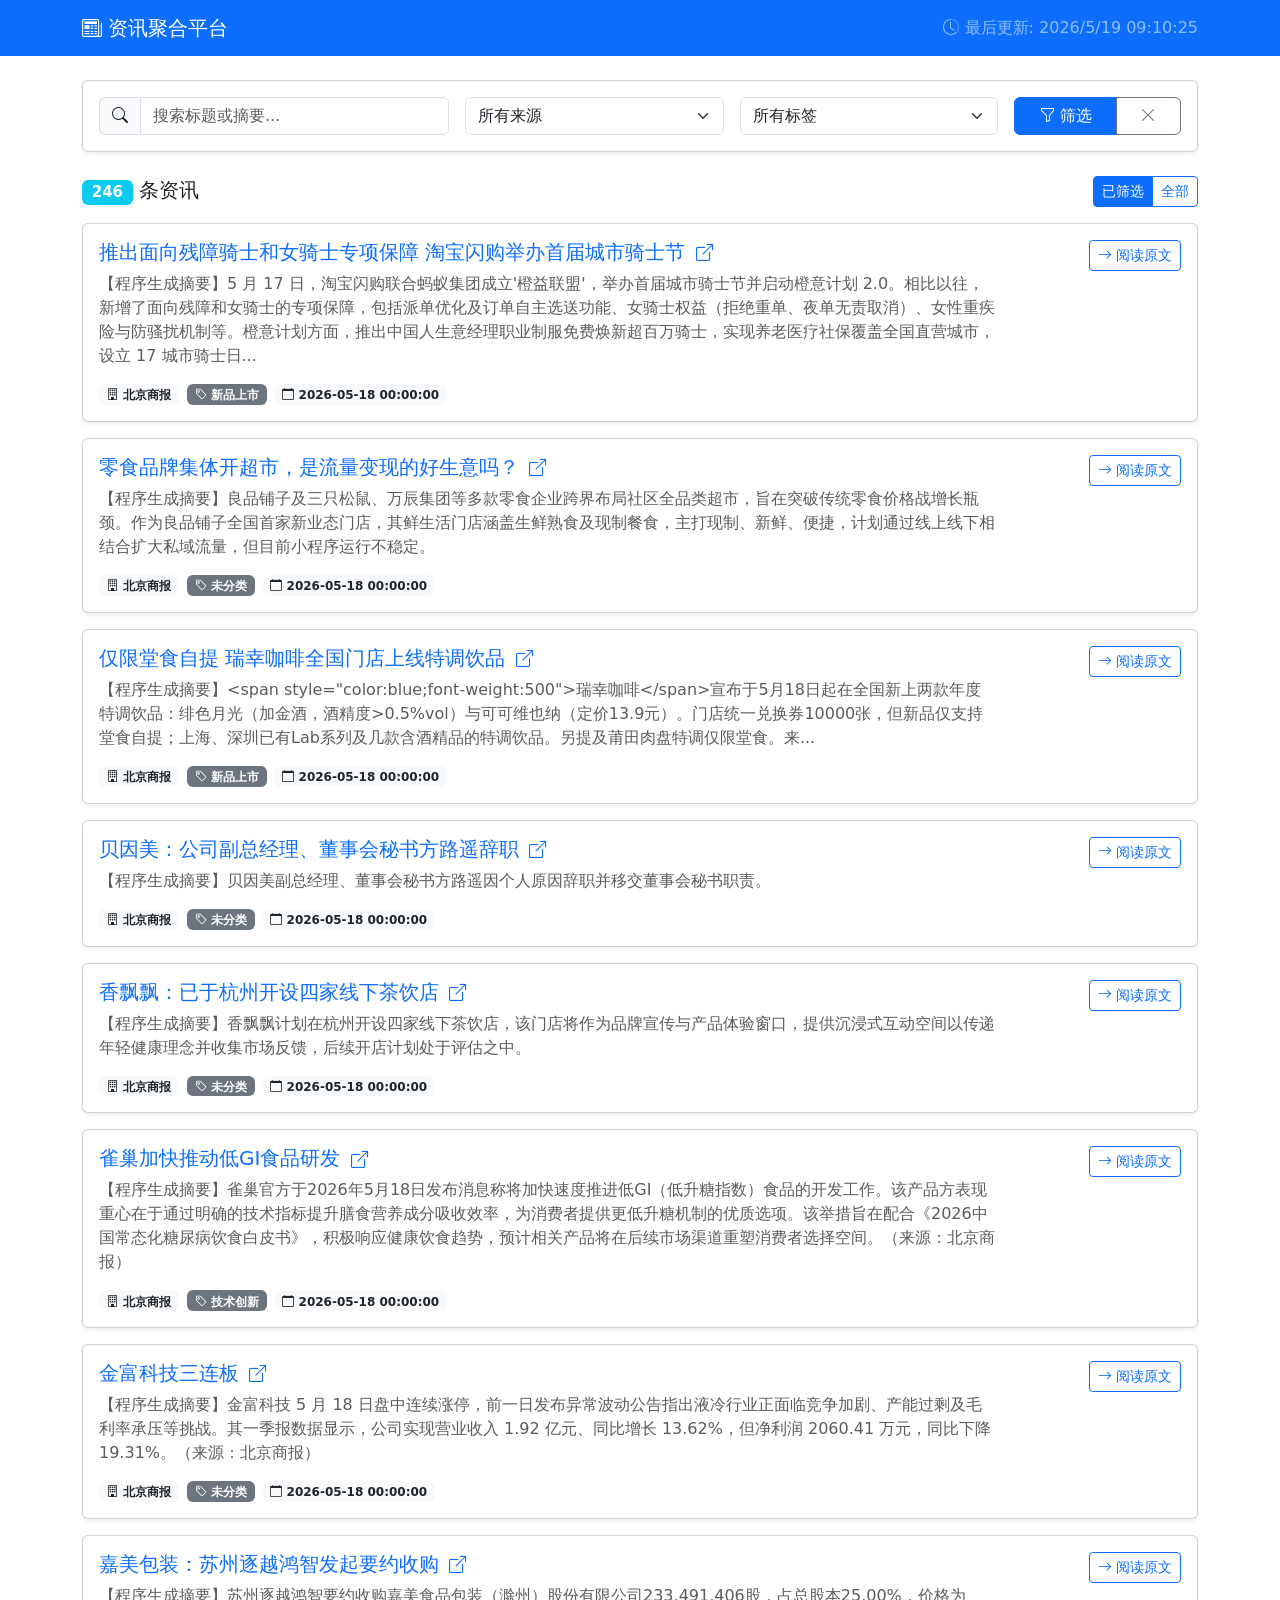
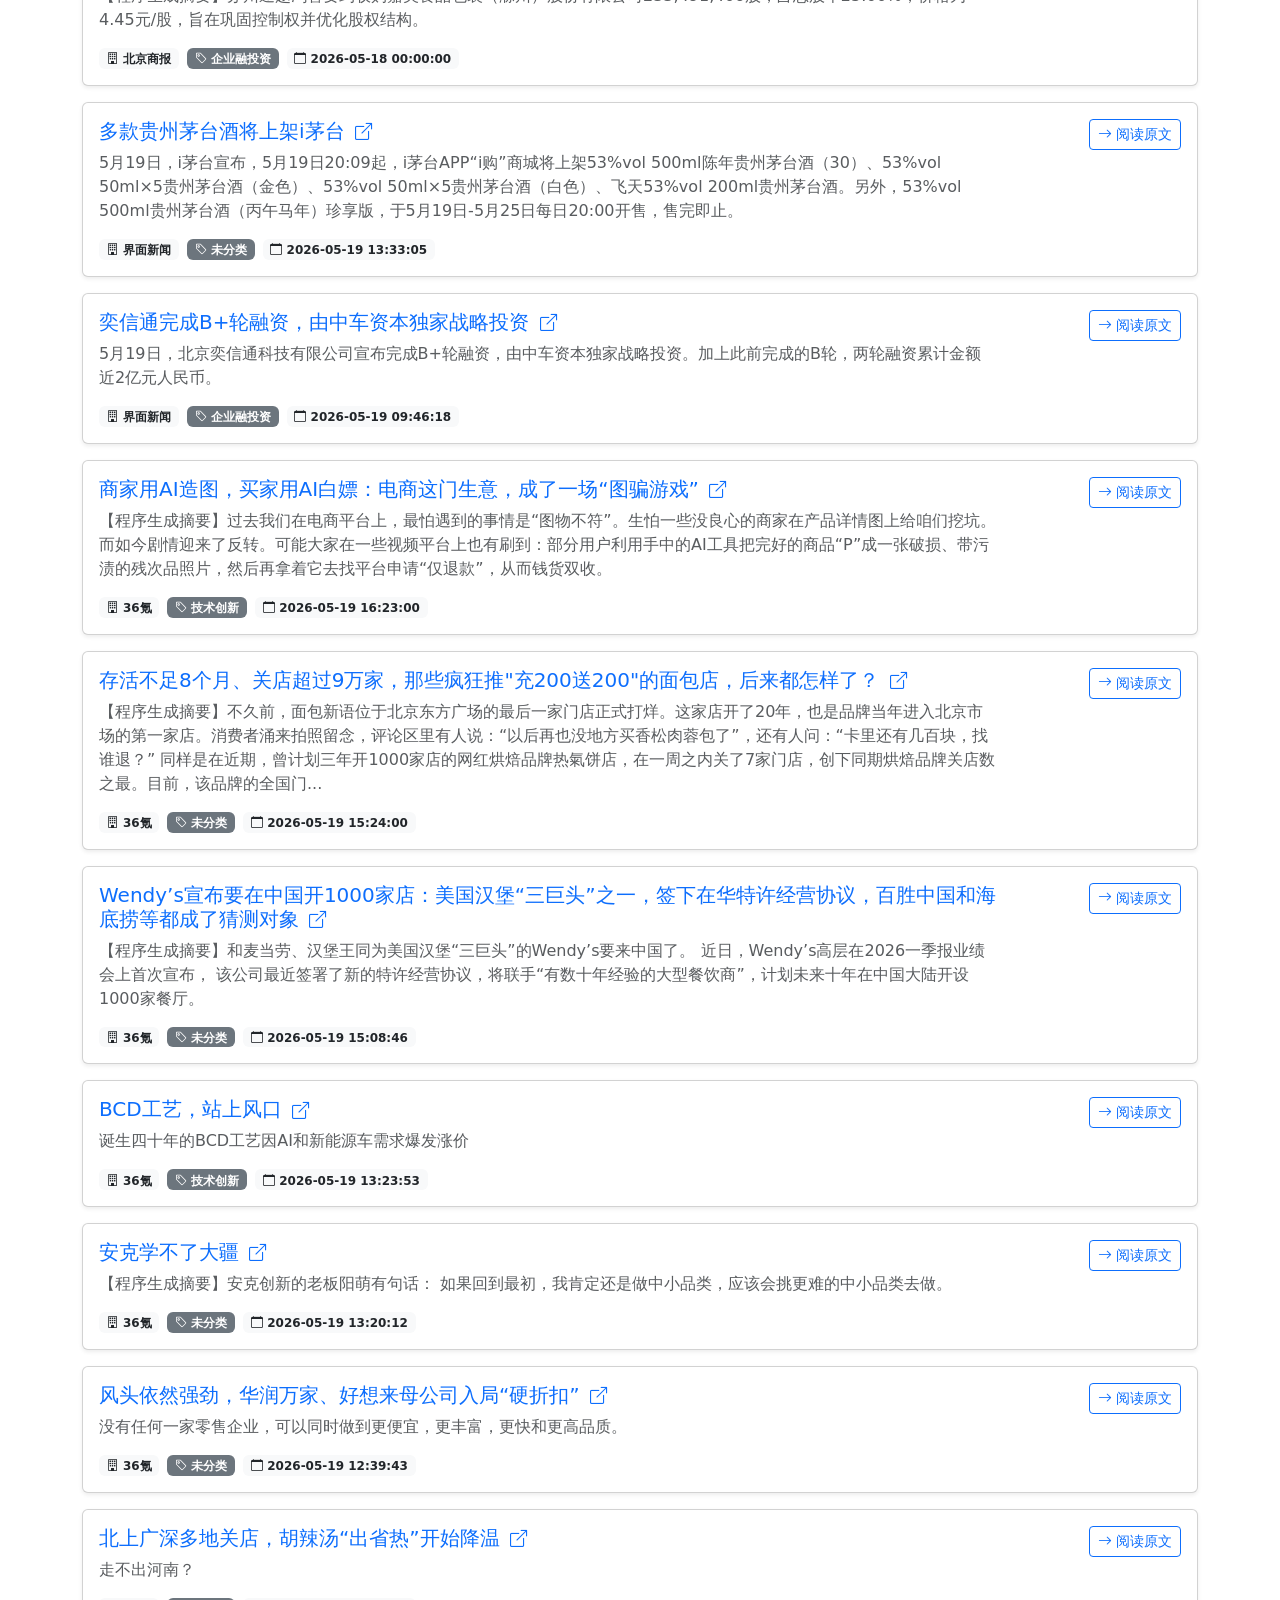
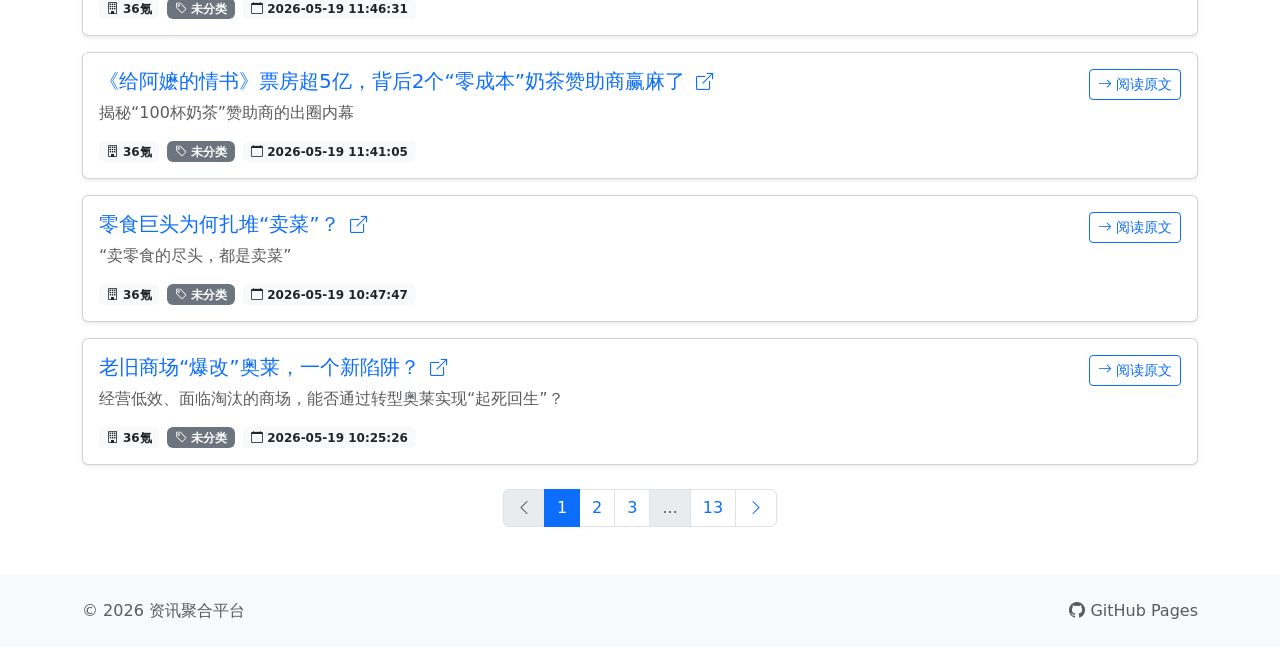
==== docs/index.html @ 1d17c386 "chore: update news site data" ====
<!DOCTYPE html>
<html lang="zh-CN">
<head>
    <meta charset="UTF-8">
    <meta name="viewport" content="width=device-width, initial-scale=1.0">
    <title>资讯聚合平台</title>
    <link href="https://cdn.jsdelivr.net/npm/bootstrap@5.3.0/dist/css/bootstrap.min.css" rel="stylesheet">
    <link href="https://cdn.jsdelivr.net/npm/bootstrap-icons@1.11.0/font/bootstrap-icons.css" rel="stylesheet">
    <link href="./assets/css/style.css" rel="stylesheet">
</head>
<body>
    <nav class="navbar navbar-expand-lg navbar-dark bg-primary">
        <div class="container">
            <a class="navbar-brand" href="./">
                <i class="bi bi-newspaper"></i> 资讯聚合平台
            </a>
            <div class="navbar-nav ms-auto">
                <span class="navbar-text" id="updated-at">
                    <i class="bi bi-clock-history"></i> 加载中...
                </span>
            </div>
        </div>
    </nav>

    <div class="container mt-4">
        <div class="row">
            <div class="col-12">
                <div class="card shadow-sm">
                    <div class="card-body">
                        <form id="filter-form" class="row g-3">
                            <div class="col-md-4">
                                <div class="input-group">
                                    <span class="input-group-text"><i class="bi bi-search"></i></span>
                                    <input type="text" class="form-control" id="query-input" placeholder="搜索标题或摘要...">
                                </div>
                            </div>
                            <div class="col-md-3">
                                <select class="form-select" id="source-select">
                                    <option value="">所有来源</option>
                                </select>
                            </div>
                            <div class="col-md-3">
                                <select class="form-select" id="label-select">
                                    <option value="">所有标签</option>
                                </select>
                            </div>
                            <div class="col-md-2">
                                <div class="btn-group w-100" role="group">
                                    <button type="submit" class="btn btn-primary">
                                        <i class="bi bi-funnel"></i> 筛选
                                    </button>
                                    <button type="button" class="btn btn-outline-secondary" id="reset-filters">
                                        <i class="bi bi-x-lg"></i>
                                    </button>
                                </div>
                            </div>
                        </form>
                    </div>
                </div>
            </div>
        </div>

        <div class="row mt-4">
            <div class="col-12">
                <div class="d-flex justify-content-between align-items-center mb-3 flex-wrap gap-2">
                    <h5 class="mb-0">
                        <span class="badge bg-info" id="total-count">0</span> 条资讯
                    </h5>
                    <div class="btn-group" role="group" id="dataset-toggle">
                        <button type="button" class="btn btn-sm btn-outline-primary active" data-dataset="filtered">已筛选</button>
                        <button type="button" class="btn btn-sm btn-outline-primary" data-dataset="all">全部</button>
                    </div>
                </div>

                <div id="news-list"></div>

                <nav aria-label="Page navigation" class="mt-4 d-none" id="pagination">
                    <ul class="pagination justify-content-center mb-0"></ul>
                </nav>
            </div>
        </div>
    </div>

    <footer class="bg-light mt-5 py-4">
        <div class="container">
            <div class="row">
                <div class="col-md-6">
                    <p class="mb-0 text-muted">&copy; 2026 资讯聚合平台</p>
                </div>
                <div class="col-md-6 text-end">
                    <p class="mb-0 text-muted">
                        <i class="bi bi-github"></i> GitHub Pages
                    </p>
                </div>
            </div>
        </div>
    </footer>

    <script src="https://cdn.jsdelivr.net/npm/bootstrap@5.3.0/dist/js/bootstrap.bundle.min.js"></script>
    <script>
        const ITEMS_PER_PAGE = 20;
        const state = {
            manifest: null,
            datasets: { all: [], filtered: [] },
            currentDataset: "filtered",
            filters: { query: "", source: "", label: "" },
            page: 1,
        };

        function escapeHtml(value) {
            return String(value ?? "")
                .replace(/&/g, "&amp;")
                .replace(/</g, "&lt;")
                .replace(/>/g, "&gt;")
                .replace(/"/g, "&quot;");
        }

        function formatUpdatedAt(isoString) {
            if (!isoString) return "暂无数据";
            const date = new Date(isoString);
            if (Number.isNaN(date.getTime())) return isoString;
            return date.toLocaleString("zh-CN", { hour12: false });
        }

        function getActiveItems() {
            return state.datasets[state.currentDataset] || [];
        }

        function applyFilters(items) {
            const query = state.filters.query.trim().toLowerCase();
            const source = state.filters.source.trim().toLowerCase();
            const label = state.filters.label.trim().toLowerCase();

            return items.filter((item) => {
                if (query) {
                    const haystack = `${item.title || ""} ${item.summary || ""} ${item.foreign_summary || ""}`.toLowerCase();
                    if (!haystack.includes(query)) return false;
                }
                if (source && !(item.source || "").toLowerCase().includes(source)) return false;
                if (label && !(item.label || "").toLowerCase().includes(label)) return false;
                return true;
            });
        }

        function populateFilterOptions(items) {
            const sourceSelect = document.getElementById("source-select");
            const labelSelect = document.getElementById("label-select");
            const sources = [...new Set(items.map((item) => item.source).filter(Boolean))].sort();
            const labels = [...new Set(items.map((item) => item.label).filter(Boolean))].sort();

            sourceSelect.innerHTML = '<option value="">所有来源</option>' + sources.map(
                (src) => `<option value="${escapeHtml(src)}">${escapeHtml(src)}</option>`
            ).join("");
            labelSelect.innerHTML = '<option value="">所有标签</option>' + labels.map(
                (lbl) => `<option value="${escapeHtml(lbl)}">${escapeHtml(lbl)}</option>`
            ).join("");

            sourceSelect.value = state.filters.source;
            labelSelect.value = state.filters.label;
        }

        function renderItem(item) {
            const statusClass = item.is_status ? "status-record" : "";
            const published = item.published_at || item.raw_date_text || "未知时间";
            const url = item.url || "#";
            const showSummaryFields = state.currentDataset === "filtered";
            let extraFields = "";

            if (showSummaryFields && item.chinese_translation) {
                extraFields += `<p class="extra-field"><span class="field-label">标题汉语翻译：</span>${escapeHtml(item.chinese_translation)}</p>`;
            }
            if (showSummaryFields && item.summary) {
                extraFields += `<p class="card-text text-muted">${escapeHtml(item.summary)}</p>`;
            }
            if (showSummaryFields && item.foreign_summary) {
                extraFields += `<p class="extra-field"><span class="field-label">外语资讯摘要：</span>${escapeHtml(item.foreign_summary)}</p>`;
            }

            const linkBlock = item.is_status
                ? ""
                : `<div class="col-md-2 text-end">
                        <a href="${escapeHtml(url)}" target="_blank" rel="noopener noreferrer" class="btn btn-outline-primary btn-sm">
                            <i class="bi bi-arrow-right"></i> 阅读原文
                        </a>
                   </div>`;

            return `
                <div class="card news-item shadow-sm mb-3 ${statusClass}">
                    <div class="card-body">
                        <div class="row">
                            <div class="col-md-10">
                                <h5 class="card-title">
                                    ${item.is_status
                                        ? escapeHtml(item.title)
                                        : `<a href="${escapeHtml(url)}" target="_blank" rel="noopener noreferrer" class="text-decoration-none">
                                               ${escapeHtml(item.title)}
                                               <i class="bi bi-box-arrow-up-right ms-1 small"></i>
                                           </a>`}
                                </h5>
                                ${extraFields}
                                <div class="d-flex flex-wrap gap-2 mt-2">
                                    <span class="badge bg-light text-dark">
                                        <i class="bi bi-building"></i> ${escapeHtml(item.source)}
                                    </span>
                                    ${item.label ? `<span class="badge bg-secondary"><i class="bi bi-tag"></i> ${escapeHtml(item.label)}</span>` : ""}
                                    <span class="badge bg-light text-dark">
                                        <i class="bi bi-calendar"></i> ${escapeHtml(published)}
                                    </span>
                                </div>
                            </div>
                            ${linkBlock}
                        </div>
                    </div>
                </div>
            `;
        }

        function renderPagination(totalPages) {
            const nav = document.getElementById("pagination");
            const list = nav.querySelector("ul");
            if (totalPages <= 1) {
                nav.classList.add("d-none");
                list.innerHTML = "";
                return;
            }
            nav.classList.remove("d-none");

            const pages = [];
            for (let page = 1; page <= totalPages; page += 1) {
                if (page === 1 || page === totalPages || (page >= state.page - 2 && page <= state.page + 2)) {
                    pages.push(page);
                } else if (pages[pages.length - 1] !== "...") {
                    pages.push("...");
                }
            }

            const items = [];
            items.push(`<li class="page-item ${state.page === 1 ? "disabled" : ""}">
                <a class="page-link" data-page="${state.page - 1}" aria-label="Previous"><i class="bi bi-chevron-left"></i></a>
            </li>`);
            pages.forEach((page) => {
                if (page === "...") {
                    items.push('<li class="page-item disabled"><span class="page-link">...</span></li>');
                    return;
                }
                items.push(`<li class="page-item ${page === state.page ? "active" : ""}">
                    <a class="page-link" data-page="${page}">${page}</a>
                </li>`);
            });
            items.push(`<li class="page-item ${state.page === totalPages ? "disabled" : ""}">
                <a class="page-link" data-page="${state.page + 1}" aria-label="Next"><i class="bi bi-chevron-right"></i></a>
            </li>`);
            list.innerHTML = items.join("");
        }

        function render() {
            const items = applyFilters(getActiveItems());
            const totalItems = items.length;
            const totalPages = Math.max(1, Math.ceil(totalItems / ITEMS_PER_PAGE));
            state.page = Math.min(state.page, totalPages);

            const start = (state.page - 1) * ITEMS_PER_PAGE;
            const pageItems = items.slice(start, start + ITEMS_PER_PAGE);
            const listEl = document.getElementById("news-list");

            document.getElementById("total-count").textContent = String(totalItems);

            if (!pageItems.length) {
                listEl.innerHTML = `
                    <div class="text-center py-5">
                        <i class="bi bi-inbox display-1 text-muted"></i>
                        <h4 class="mt-3 text-muted">暂无数据</h4>
                        <p class="text-muted">请运行爬虫后推送 docs/ 目录，或调整筛选条件</p>
                    </div>
                `;
            } else {
                listEl.innerHTML = pageItems.map(renderItem).join("");
            }

            renderPagination(totalPages);
        }

        async function loadData() {
            const [manifestRes, allRes, filteredRes] = await Promise.all([
                fetch("./data/manifest.json"),
                fetch("./data/all.json"),
                fetch("./data/filtered.json"),
            ]);

            if (!manifestRes.ok || !allRes.ok || !filteredRes.ok) {
                throw new Error("数据文件加载失败，请先运行抓取并导出 docs/data");
            }

            state.manifest = await manifestRes.json();
            state.datasets.all = await allRes.json();
            state.datasets.filtered = await filteredRes.json();

            const scope = (state.manifest.report_scope || []).join("、");
            const scopeText = scope ? `（${scope}）` : "";
            document.getElementById("updated-at").innerHTML =
                `<i class="bi bi-clock-history"></i> 最后更新: ${formatUpdatedAt(state.manifest.generated_at)}${escapeHtml(scopeText)}`;

            populateFilterOptions(getActiveItems());
            render();
        }

        document.getElementById("filter-form").addEventListener("submit", (event) => {
            event.preventDefault();
            state.filters.query = document.getElementById("query-input").value;
            state.filters.source = document.getElementById("source-select").value;
            state.filters.label = document.getElementById("label-select").value;
            state.page = 1;
            render();
        });

        document.getElementById("reset-filters").addEventListener("click", () => {
            state.filters = { query: "", source: "", label: "" };
            document.getElementById("query-input").value = "";
            document.getElementById("source-select").value = "";
            document.getElementById("label-select").value = "";
            state.page = 1;
            render();
        });

        document.getElementById("dataset-toggle").addEventListener("click", (event) => {
            const button = event.target.closest("button[data-dataset]");
            if (!button) return;
            state.currentDataset = button.dataset.dataset;
            document.querySelectorAll("#dataset-toggle button").forEach((el) => {
                el.classList.toggle("active", el === button);
            });
            populateFilterOptions(getActiveItems());
            state.page = 1;
            render();
        });

        document.getElementById("pagination").addEventListener("click", (event) => {
            const link = event.target.closest("a[data-page]");
            if (!link) return;
            event.preventDefault();
            const page = Number(link.dataset.page);
            if (!Number.isFinite(page) || page < 1) return;
            state.page = page;
            render();
            window.scrollTo({ top: 0, behavior: "smooth" });
        });

        loadData().catch((error) => {
            document.getElementById("updated-at").textContent = "数据加载失败";
            document.getElementById("news-list").innerHTML = `
                <div class="alert alert-warning" role="alert">
                    ${escapeHtml(error.message)}
                </div>
            `;
        });
    </script>
</body>
</html>
---- docs/assets/css/style.css ----
.news-item.status-record {
    border-left: 4px solid #adb5bd;
    background-color: #f8f9fa;
}

.news-item.status-record .card-title a {
    color: #6c757d;
}

.news-item .extra-field {
    font-size: 0.9rem;
    margin-bottom: 0.35rem;
}

.news-item .extra-field .field-label {
    font-weight: 600;
    color: #495057;
}

#pagination .page-link {
    cursor: pointer;
}

#updated-at {
    white-space: nowrap;
}
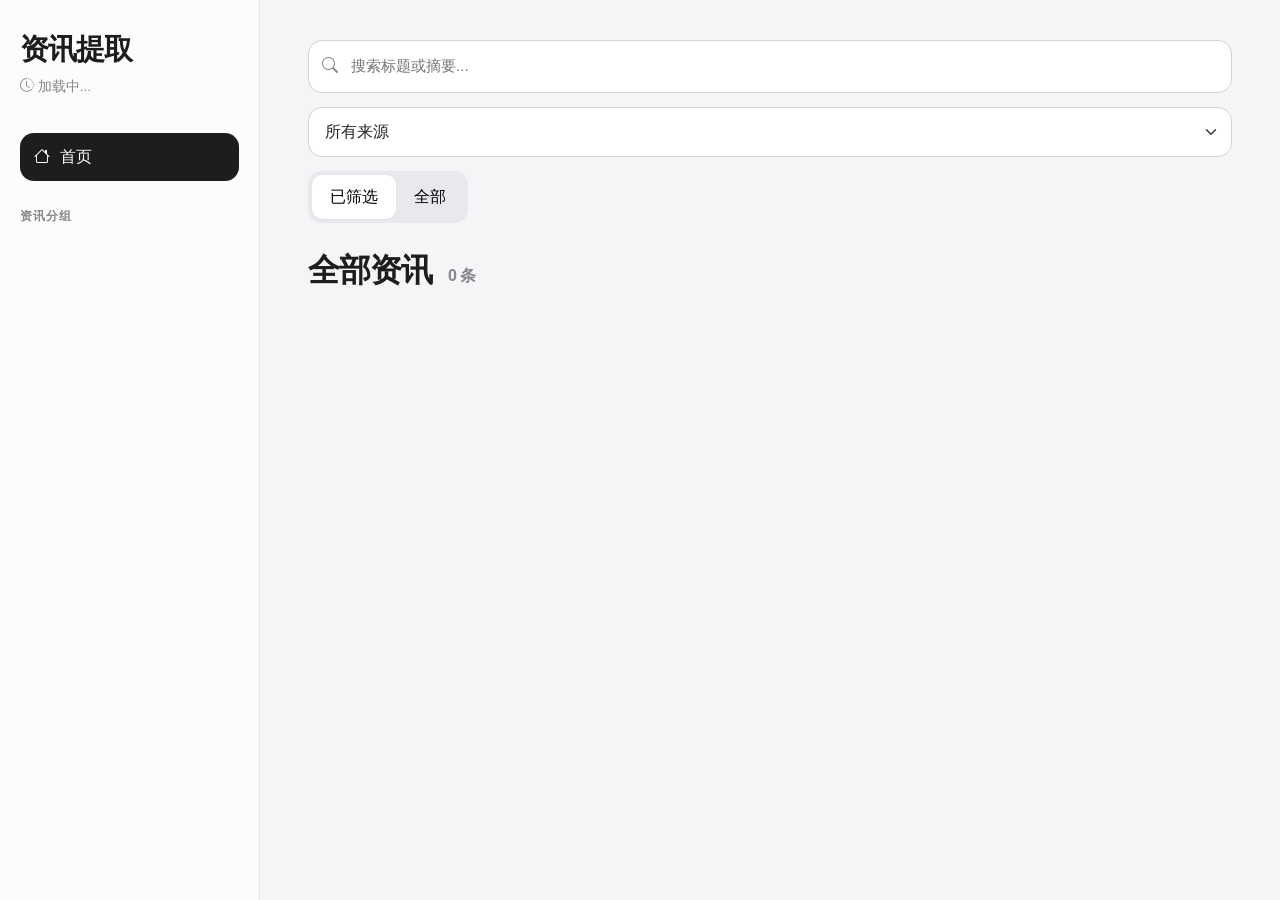
==== commit 0a5ed933: "Redesign layout with Apple-style sidebar" ====
--- a/docs/index.html
+++ b/docs/index.html
@@ -9,76 +9,73 @@
     <link href="./assets/css/style.css" rel="stylesheet">
 </head>
 <body>
-    <nav class="navbar navbar-expand-lg navbar-dark bg-primary">
-        <div class="container">
-            <a class="navbar-brand" href="./">
-                <i class="bi bi-newspaper"></i> 资讯聚合平台
-            </a>
-            <div class="navbar-nav ms-auto">
-                <span class="navbar-text" id="updated-at">
-                    <i class="bi bi-clock-history"></i> 加载中...
-                </span>
-            </div>
-        </div>
-    </nav>
-
-    <div class="container mt-4">
-        <div class="row">
-            <div class="col-12">
-                <div class="card shadow-sm">
-                    <div class="card-body">
-                        <form id="filter-form" class="row g-3">
-                            <div class="col-md-4">
-                                <div class="input-group">
-                                    <span class="input-group-text"><i class="bi bi-search"></i></span>
-                                    <input type="text" class="form-control" id="query-input" placeholder="搜索标题或摘要...">
-                                </div>
-                            </div>
-                            <div class="col-md-3">
-                                <select class="form-select" id="source-select">
-                                    <option value="">所有来源</option>
-                                </select>
-                            </div>
-                            <div class="col-md-3">
-                                <select class="form-select" id="label-select">
-                                    <option value="">所有标签</option>
-                                </select>
-                            </div>
-                            <div class="col-md-2">
-                                <div class="btn-group w-100" role="group">
-                                    <button type="submit" class="btn btn-primary">
-                                        <i class="bi bi-funnel"></i> 筛选
-                                    </button>
-                                    <button type="button" class="btn btn-outline-secondary" id="reset-filters">
-                                        <i class="bi bi-x-lg"></i>
-                                    </button>
-                                </div>
-                            </div>
-                        </form>
+    <div class="app-container">
+        <nav class="sidebar">
+            <div class="sidebar-header">
+                    <h1 class="app-title">
+                        资讯提取
+                    </h1>
+                <div class="update-time" id="updated-at">
+                    <i class="bi bi-clock-history"></i>
+                    <span>加载中...</span>
+                </div>
+            </div>
+
+            <div class="nav-section">
+                <ul class="nav-list">
+                    <li class="nav-item">
+                        <a href="#" class="nav-link active" data-section="home">
+                            <i class="bi bi-house"></i>
+                            <span>首页</span>
+                        </a>
+                    </li>
+                </ul>
+            </div>
+
+            <div class="nav-section">
+                <h3 class="nav-section-title">资讯分组</h3>
+                <ul class="nav-list" id="label-nav">
+                    <!-- 动态生成分组导航 -->
+                </ul>
+            </div>
+        </nav>
+
+        <main class="main-content">
+            <div class="content-header">
+                <div class="filter-controls">
+                    <div class="search-box">
+                        <i class="bi bi-search"></i>
+                        <input type="text" id="query-input" placeholder="搜索标题或摘要...">
                     </div>
-                </div>
-            </div>
-        </div>
-
-        <div class="row mt-4">
-            <div class="col-12">
-                <div class="d-flex justify-content-between align-items-center mb-3 flex-wrap gap-2">
-                    <h5 class="mb-0">
-                        <span class="badge bg-info" id="total-count">0</span> 条资讯
-                    </h5>
-                    <div class="btn-group" role="group" id="dataset-toggle">
-                        <button type="button" class="btn btn-sm btn-outline-primary active" data-dataset="filtered">已筛选</button>
-                        <button type="button" class="btn btn-sm btn-outline-primary" data-dataset="all">全部</button>
+
+                    <select class="form-select" id="source-select">
+                        <option value="">所有来源</option>
+                    </select>
+
+                    <div class="btn-group" id="dataset-toggle">
+                        <button type="button" class="btn-toggle active" data-dataset="filtered">已筛选</button>
+                        <button type="button" class="btn-toggle" data-dataset="all">全部</button>
                     </div>
                 </div>
+            </div>
+
+            <div class="content-body">
+                <div class="results-header">
+                    <h2 class="results-title">
+                        <span id="section-title">全部资讯</span>
+                        <span class="results-count">
+                            <span id="total-count">0</span> 条
+                        </span>
+                    </h2>
+                </div>
 
                 <div id="news-list"></div>
 
-                <nav aria-label="Page navigation" class="mt-4 d-none" id="pagination">
-                    <ul class="pagination justify-content-center mb-0"></ul>
+                <nav aria-label="Page navigation" class="pagination-container d-none" id="pagination">
+                    <ul class="pagination"></ul>
                 </nav>
             </div>
-        </div>
+        </main>
     </div>
 
     <footer class="bg-light mt-5 py-4">
--- a/docs/assets/css/style.css
+++ b/docs/assets/css/style.css
@@ -1,26 +1,319 @@
-.news-item.status-record {
-    border-left: 4px solid #adb5bd;
-    background-color: #f8f9fa;
-}
-
-.news-item.status-record .card-title a {
-    color: #6c757d;
-}
-
-.news-item .extra-field {
-    font-size: 0.9rem;
-    margin-bottom: 0.35rem;
-}
-
-.news-item .extra-field .field-label {
+/* ===== 全局 ===== */
+
+body {
+    margin: 0;
+    background: #f5f5f7;
+    font-family:
+        -apple-system,
+        BlinkMacSystemFont,
+        "SF Pro Display",
+        "PingFang SC",
+        sans-serif;
+    color: #1d1d1f;
+}
+
+/* ===== 主布局 ===== */
+
+.app-container {
+    display: flex;
+    min-height: 100vh;
+}
+
+/* ===== 左侧导航 ===== */
+
+.sidebar {
+    width: 260px;
+    background: rgba(255,255,255,0.72);
+    backdrop-filter: blur(20px);
+    border-right: 1px solid #e5e5e7;
+
+    padding: 32px 20px;
+
+    position: sticky;
+    top: 0;
+    height: 100vh;
+
+    overflow-y: auto;
+}
+
+/* 标题 */
+
+.app-title {
+    font-size: 1.8rem;
+    font-weight: 700;
+    margin-bottom: 10px;
+    letter-spacing: -0.03em;
+}
+
+.update-time {
+    font-size: 0.85rem;
+    color: #86868b;
+    margin-bottom: 36px;
+}
+
+/* 分组 */
+
+.nav-section {
+    margin-bottom: 28px;
+}
+
+.nav-section-title {
+    font-size: 0.78rem;
     font-weight: 600;
-    color: #495057;
-}
-
-#pagination .page-link {
-    cursor: pointer;
-}
-
-#updated-at {
-    white-space: nowrap;
-}
+    color: #86868b;
+    text-transform: uppercase;
+    letter-spacing: 0.08em;
+    margin-bottom: 12px;
+}
+
+/* 导航列表 */
+
+.nav-list {
+    list-style: none;
+    padding: 0;
+    margin: 0;
+}
+
+.nav-item {
+    margin-bottom: 6px;
+}
+
+/* 导航按钮 */
+
+.nav-link {
+    display: flex;
+    align-items: center;
+    gap: 10px;
+
+    padding: 12px 14px;
+
+    border-radius: 14px;
+
+    text-decoration: none;
+    color: #1d1d1f;
+
+    transition: all 0.2s ease;
+}
+
+/* hover */
+
+.nav-link:hover {
+    background: #ededf0;
+    color: #000;
+}
+
+/* 当前选中 */
+
+.nav-link.active {
+    background: #1d1d1f;
+    color: white;
+}
+
+/* ===== 右侧内容 ===== */
+
+.main-content {
+    flex: 1;
+    padding: 40px 48px;
+}
+
+/* ===== 顶部工具栏 ===== */
+
+.content-header {
+    margin-bottom: 28px;
+}
+
+.filter-controls {
+    display: flex;
+    gap: 14px;
+    flex-wrap: wrap;
+    align-items: center;
+}
+
+/* 搜索框 */
+
+.search-box {
+    position: relative;
+    flex: 1;
+    min-width: 260px;
+}
+
+.search-box i {
+    position: absolute;
+    left: 14px;
+    top: 50%;
+    transform: translateY(-50%);
+    color: #86868b;
+}
+
+.search-box input {
+    width: 100%;
+    padding: 14px 16px 14px 42px;
+
+    border: 1px solid #d2d2d7;
+    border-radius: 14px;
+
+    background: white;
+
+    font-size: 0.95rem;
+}
+
+/* select */
+
+.form-select {
+    border-radius: 14px;
+    border: 1px solid #d2d2d7;
+    padding: 12px 16px;
+    background-color: white;
+}
+
+/* ===== 数据切换按钮 ===== */
+
+.btn-group {
+    background: #e9e9ed;
+    border-radius: 14px;
+    padding: 4px;
+}
+
+.btn-toggle {
+    border: none;
+    background: transparent;
+
+    padding: 10px 18px;
+    border-radius: 10px;
+
+    transition: all 0.2s ease;
+}
+
+.btn-toggle.active {
+    background: white;
+    box-shadow:
+        0 1px 2px rgba(0,0,0,0.06);
+}
+
+/* ===== 结果标题 ===== */
+
+.results-title {
+    font-size: 2rem;
+    font-weight: 700;
+    margin-bottom: 28px;
+
+    letter-spacing: -0.03em;
+}
+
+.results-count {
+    color: #86868b;
+    font-size: 1rem;
+    margin-left: 8px;
+}
+
+/* ===== 新闻卡片 ===== */
+
+.news-item {
+    border: none !important;
+
+    border-radius: 22px !important;
+
+    background: rgba(255,255,255,0.82);
+
+    backdrop-filter: blur(20px);
+
+    box-shadow:
+        0 4px 20px rgba(0,0,0,0.04);
+
+    transition:
+        transform 0.18s ease,
+        box-shadow 0.18s ease;
+
+    margin-bottom: 22px !important;
+}
+
+/* hover 动效 */
+
+.news-item:hover {
+    transform: translateY(-2px);
+
+    box-shadow:
+        0 8px 30px rgba(0,0,0,0.08);
+}
+
+/* 卡片内部 */
+
+.news-item .card-body {
+    padding: 24px;
+}
+
+/* 标题 */
+
+.card-title {
+    font-size: 1.15rem;
+    font-weight: 600;
+    line-height: 1.5;
+}
+
+.card-title a {
+    color: #1d1d1f;
+    text-decoration: none;
+}
+
+/* 摘要 */
+
+.card-text,
+.extra-field {
+    color: #6e6e73;
+    line-height: 1.7;
+}
+
+/* badge */
+
+.badge {
+    border-radius: 999px;
+    padding: 8px 12px;
+    font-weight: 500;
+}
+
+/* ===== 分页 ===== */
+
+.pagination {
+    gap: 8px;
+}
+
+.page-link {
+    border: none;
+    border-radius: 12px !important;
+
+    color: #1d1d1f;
+
+    padding: 10px 14px;
+}
+
+.page-item.active .page-link {
+    background: #1d1d1f;
+    color: white;
+}
+
+/* ===== Footer ===== */
+
+footer {
+    display: none;
+}
+
+/* ===== 响应式 ===== */
+
+@media (max-width: 900px) {
+
+    .app-container {
+        flex-direction: column;
+    }
+
+    .sidebar {
+        width: 100%;
+        height: auto;
+        position: relative;
+        border-right: none;
+        border-bottom: 1px solid #e5e5e7;
+    }
+
+    .main-content {
+        padding: 24px;
+    }
+}
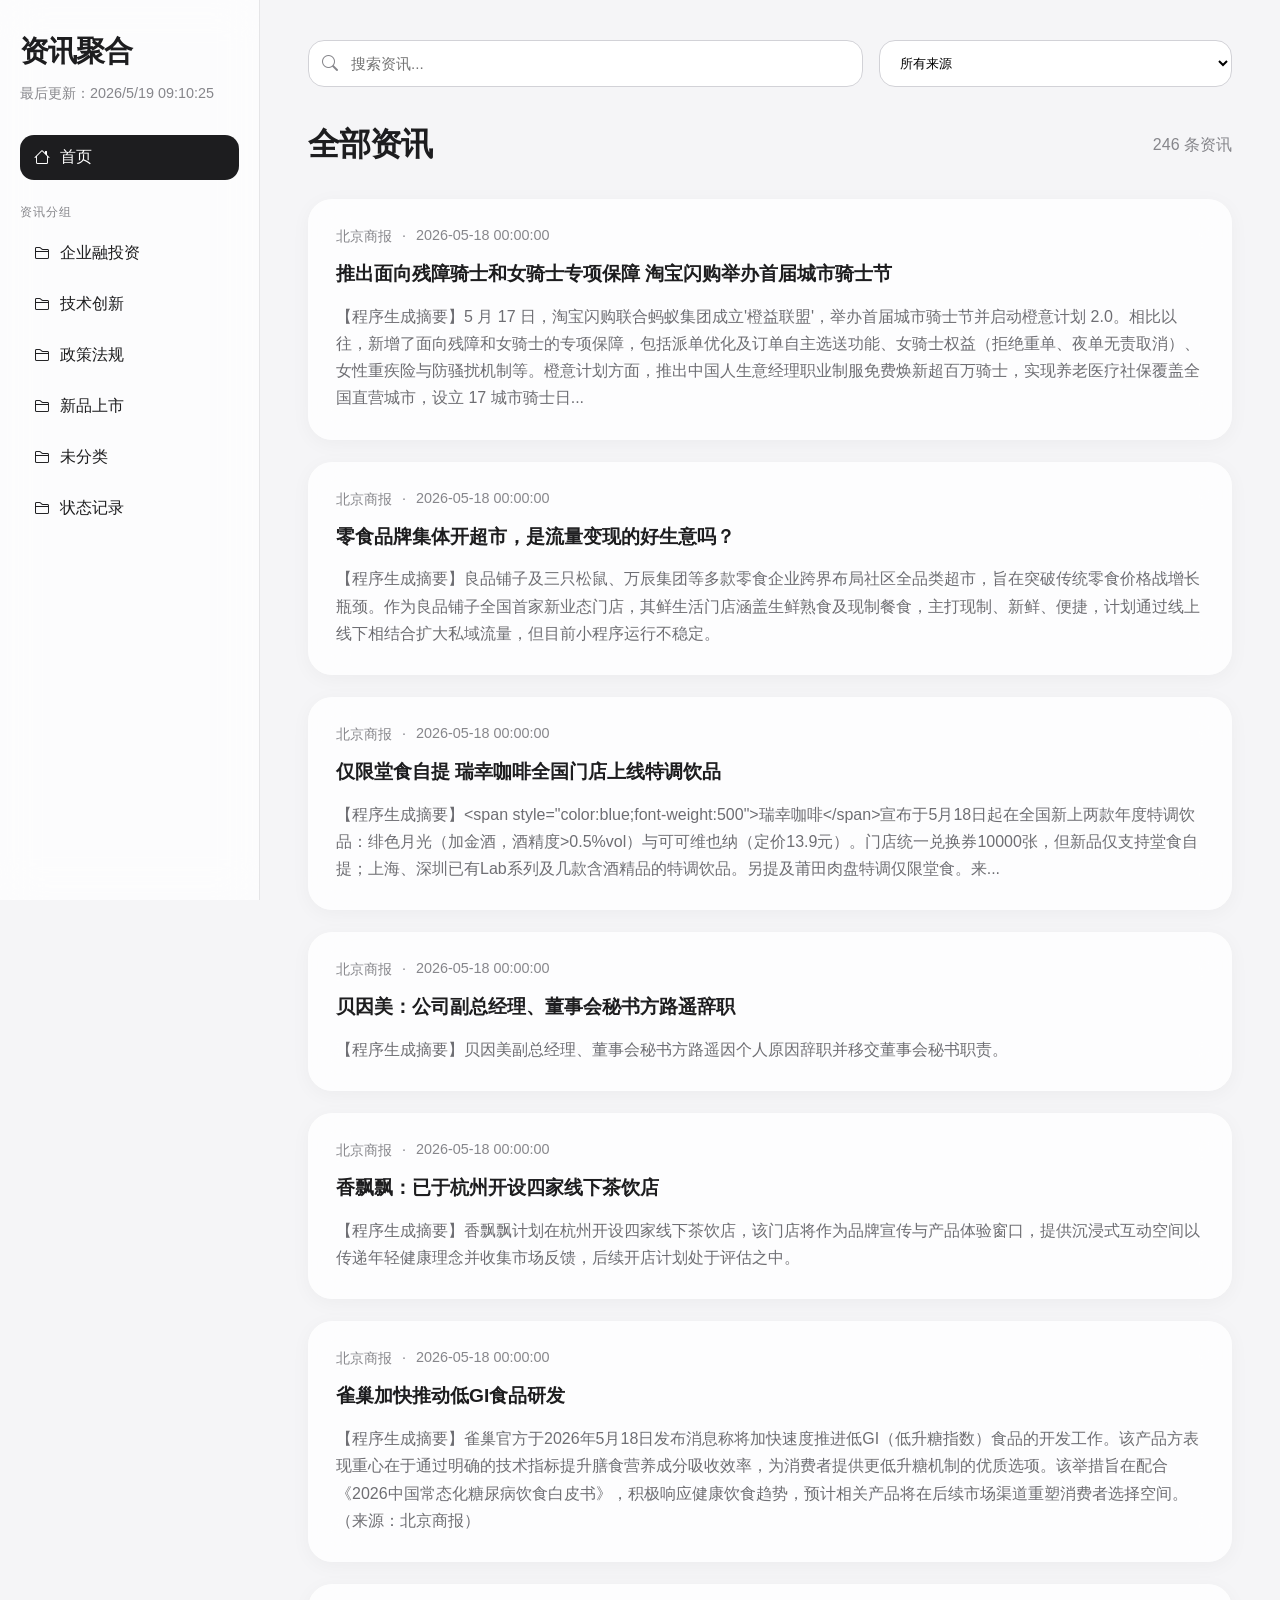
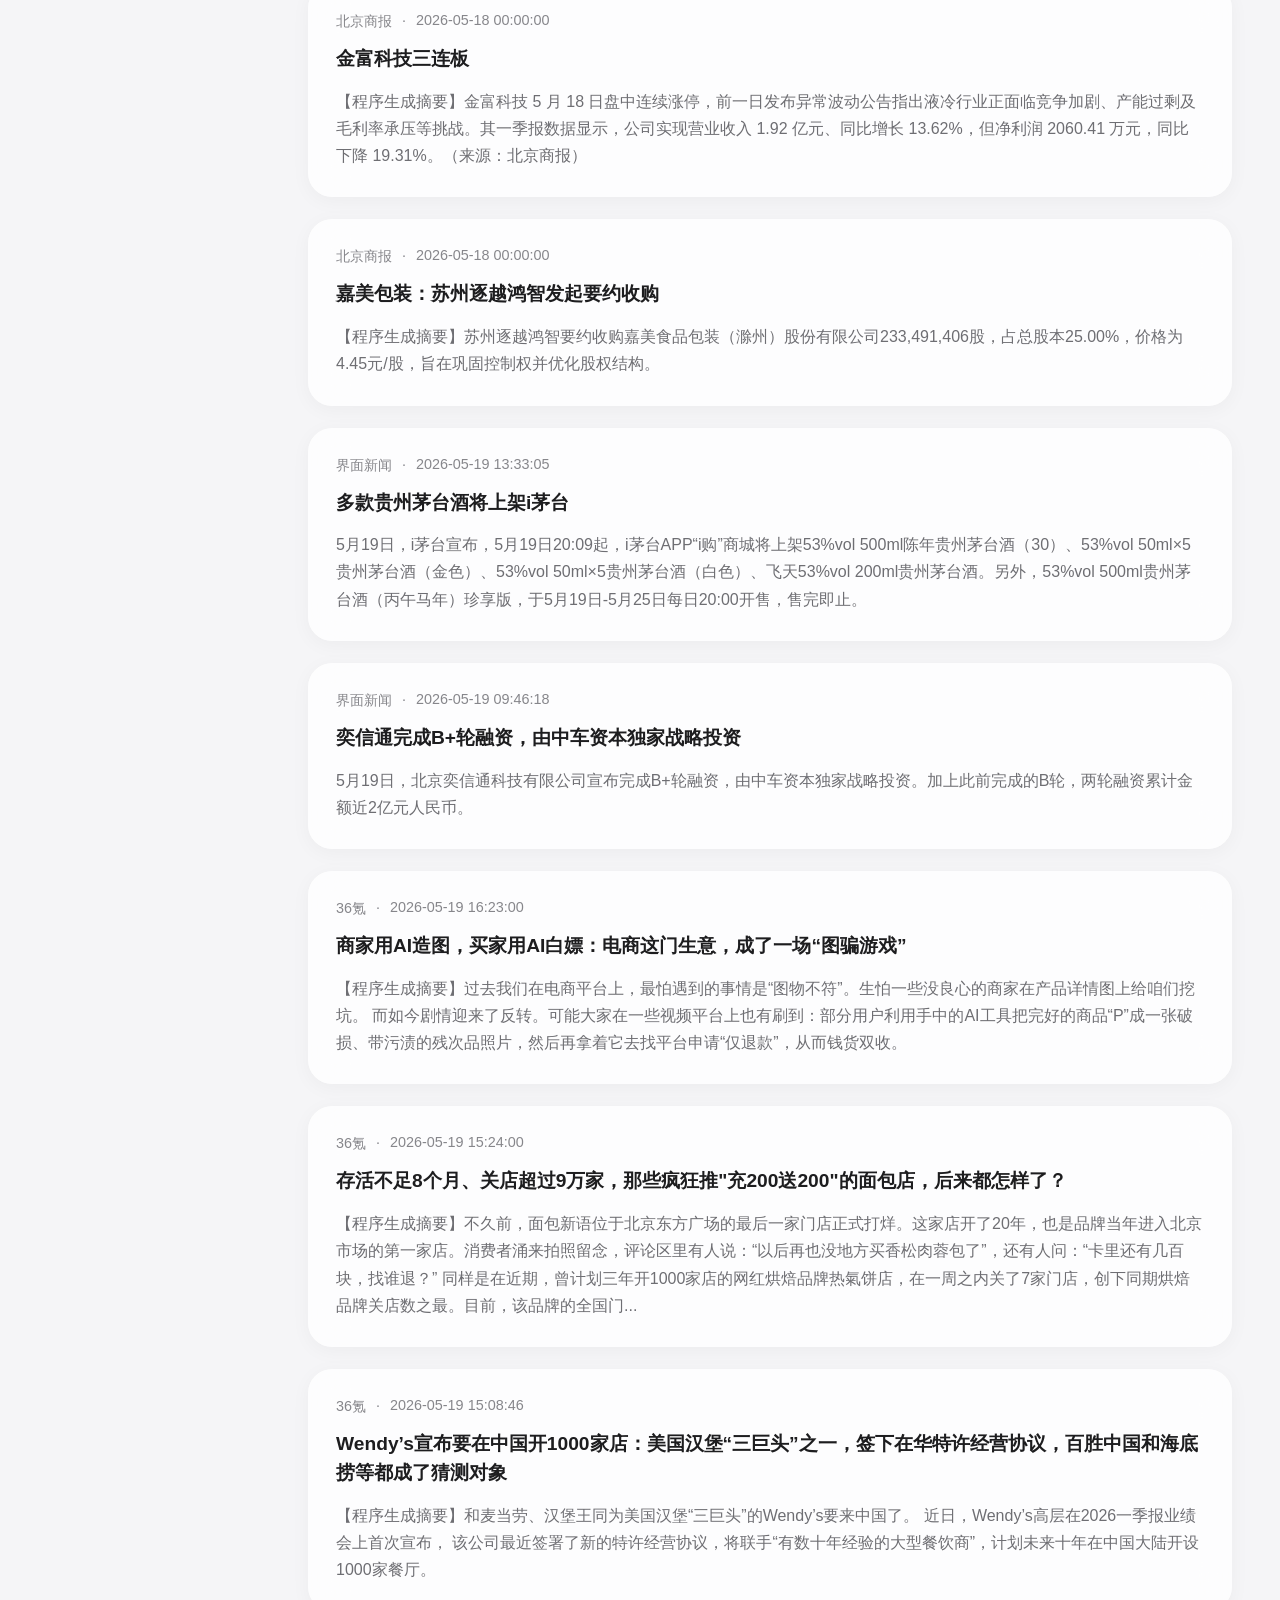
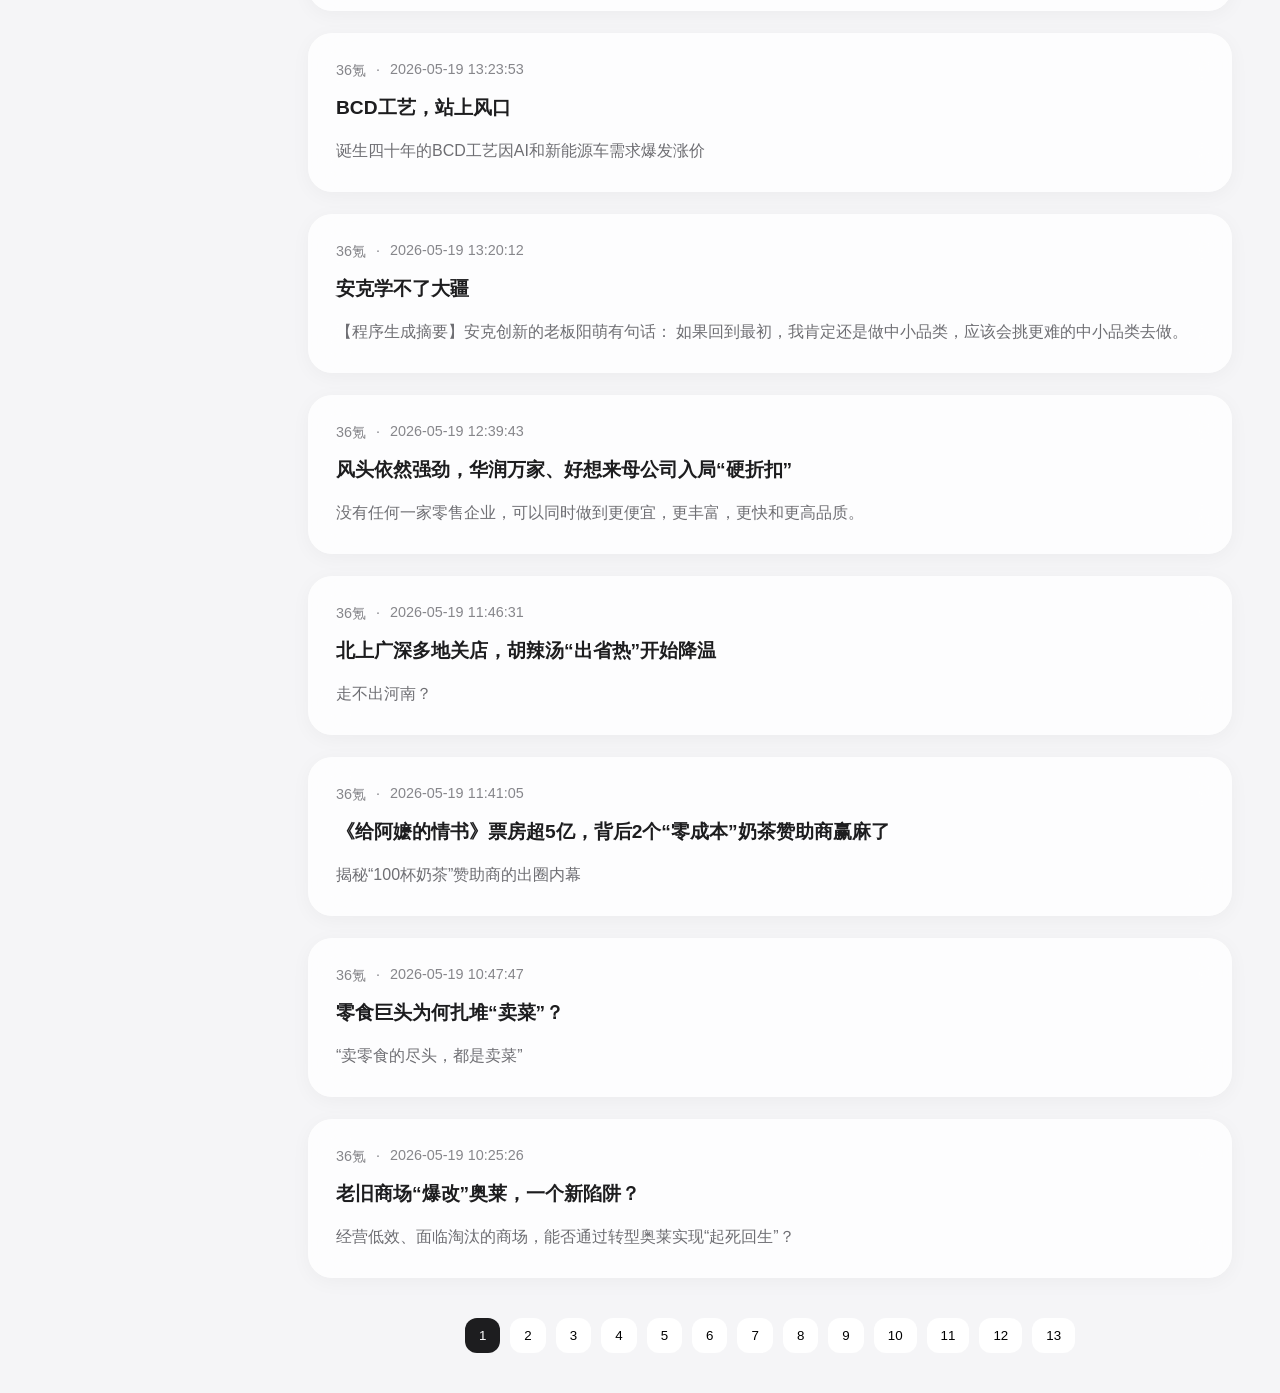
==== commit 3afa90e0: "Rewrite UI with Apple-style layout2" ====
--- a/docs/index.html
+++ b/docs/index.html
@@ -4,352 +4,456 @@
     <meta charset="UTF-8">
     <meta name="viewport" content="width=device-width, initial-scale=1.0">
     <title>资讯聚合平台</title>
-    <link href="https://cdn.jsdelivr.net/npm/bootstrap@5.3.0/dist/css/bootstrap.min.css" rel="stylesheet">
+
     <link href="https://cdn.jsdelivr.net/npm/bootstrap-icons@1.11.0/font/bootstrap-icons.css" rel="stylesheet">
     <link href="./assets/css/style.css" rel="stylesheet">
 </head>
+
 <body>
-    <div class="app-container">
-        <nav class="sidebar">
-            <div class="sidebar-header">
-                    <h1 class="app-title">
-                        资讯提取
-                    </h1>
-                <div class="update-time" id="updated-at">
-                    <i class="bi bi-clock-history"></i>
-                    <span>加载中...</span>
-                </div>
-            </div>
-
-            <div class="nav-section">
-                <ul class="nav-list">
-                    <li class="nav-item">
-                        <a href="#" class="nav-link active" data-section="home">
-                            <i class="bi bi-house"></i>
-                            <span>首页</span>
-                        </a>
-                    </li>
-                </ul>
-            </div>
-
-            <div class="nav-section">
-                <h3 class="nav-section-title">资讯分组</h3>
-                <ul class="nav-list" id="label-nav">
-                    <!-- 动态生成分组导航 -->
-                </ul>
-            </div>
+
+<div class="layout">
+
+    <!-- Sidebar -->
+    <aside class="sidebar">
+
+        <div class="sidebar-top">
+            <h1 class="logo">资讯聚合</h1>
+
+            <div class="update-time" id="updated-at">
+                加载中...
+            </div>
+        </div>
+
+        <nav class="nav">
+
+            <a class="nav-link active" data-label="">
+                <i class="bi bi-house"></i>
+                首页
+            </a>
+
+            <div class="nav-group-title">
+                资讯分组
+            </div>
+
+            <div id="label-nav"></div>
+
         </nav>
 
-        <main class="main-content">
-            <div class="content-header">
-                <div class="filter-controls">
-                    <div class="search-box">
-                        <i class="bi bi-search"></i>
-                        <input type="text" id="query-input" placeholder="搜索标题或摘要...">
-                    </div>
-
-                    <select class="form-select" id="source-select">
-                        <option value="">所有来源</option>
-                    </select>
-
-                    <div class="btn-group" id="dataset-toggle">
-                        <button type="button" class="btn-toggle active" data-dataset="filtered">已筛选</button>
-                        <button type="button" class="btn-toggle" data-dataset="all">全部</button>
-                    </div>
-                </div>
-            </div>
-
-            <div class="content-body">
-                <div class="results-header">
-                    <h2 class="results-title">
-                        <span id="section-title">全部资讯</span>
-                        <span class="results-count">
-                            <span id="total-count">0</span> 条
-                        </span>
-                    </h2>
-                </div>
-
-                <div id="news-list"></div>
-
-                <nav aria-label="Page navigation" class="pagination-container d-none" id="pagination">
-                    <ul class="pagination"></ul>
-                </nav>
-            </div>
-        </main>
-    </div>
-
-    <footer class="bg-light mt-5 py-4">
-        <div class="container">
-            <div class="row">
-                <div class="col-md-6">
-                    <p class="mb-0 text-muted">&copy; 2026 资讯聚合平台</p>
-                </div>
-                <div class="col-md-6 text-end">
-                    <p class="mb-0 text-muted">
-                        <i class="bi bi-github"></i> GitHub Pages
+    </aside>
+
+    <!-- Main -->
+    <main class="main">
+
+        <!-- Topbar -->
+        <div class="topbar">
+
+            <div class="search-box">
+                <i class="bi bi-search"></i>
+                <input
+                    type="text"
+                    id="query-input"
+                    placeholder="搜索资讯..."
+                >
+            </div>
+
+            <select id="source-select">
+                <option value="">所有来源</option>
+            </select>
+
+        </div>
+
+        <!-- Header -->
+        <div class="page-header">
+
+            <h2 id="section-title">
+                全部资讯
+            </h2>
+
+            <div class="count">
+                <span id="total-count">0</span>
+                条资讯
+            </div>
+
+        </div>
+
+        <!-- News -->
+        <div id="news-list"></div>
+
+        <!-- Pagination -->
+        <div class="pagination" id="pagination"></div>
+
+    </main>
+
+</div>
+
+<script>
+
+const ITEMS_PER_PAGE = 20;
+
+const state = {
+    manifest: null,
+    datasets: {
+        all: [],
+        filtered: []
+    },
+
+    currentDataset: "filtered",
+
+    filters: {
+        query: "",
+        source: "",
+        label: ""
+    },
+
+    page: 1
+};
+
+function escapeHtml(value) {
+    return String(value ?? "")
+        .replace(/&/g, "&amp;")
+        .replace(/</g, "&lt;")
+        .replace(/>/g, "&gt;")
+        .replace(/"/g, "&quot;");
+}
+
+function formatUpdatedAt(isoString) {
+    if (!isoString) return "暂无数据";
+
+    const date = new Date(isoString);
+
+    if (Number.isNaN(date.getTime())) {
+        return isoString;
+    }
+
+    return date.toLocaleString("zh-CN", {
+        hour12: false
+    });
+}
+
+function getActiveItems() {
+    return state.datasets[state.currentDataset] || [];
+}
+
+function applyFilters(items) {
+
+    const query =
+        state.filters.query.trim().toLowerCase();
+
+    const source =
+        state.filters.source.trim().toLowerCase();
+
+    const label =
+        state.filters.label.trim().toLowerCase();
+
+    return items.filter(item => {
+
+        if (query) {
+
+            const haystack =
+                `${item.title || ""}
+                 ${item.summary || ""}
+                 ${item.foreign_summary || ""}`
+                .toLowerCase();
+
+            if (!haystack.includes(query)) {
+                return false;
+            }
+        }
+
+        if (
+            source &&
+            !(item.source || "")
+            .toLowerCase()
+            .includes(source)
+        ) {
+            return false;
+        }
+
+        if (
+            label &&
+            !(item.label || "")
+            .toLowerCase()
+            .includes(label)
+        ) {
+            return false;
+        }
+
+        return true;
+    });
+}
+
+function populateSidebar(items) {
+
+    const nav = document.getElementById("label-nav");
+
+    const labels = [
+        ...new Set(
+            items.map(item => item.label)
+            .filter(Boolean)
+        )
+    ].sort();
+
+    nav.innerHTML = labels.map(label => `
+        <a class="nav-link"
+           data-label="${escapeHtml(label)}">
+
+            <i class="bi bi-folder2"></i>
+
+            ${escapeHtml(label)}
+        </a>
+    `).join("");
+
+    document.querySelectorAll(".nav-link")
+        .forEach(link => {
+
+            link.addEventListener("click", () => {
+
+                document.querySelectorAll(".nav-link")
+                    .forEach(el => {
+                        el.classList.remove("active");
+                    });
+
+                link.classList.add("active");
+
+                state.filters.label =
+                    link.dataset.label || "";
+
+                document.getElementById(
+                    "section-title"
+                ).textContent =
+                    state.filters.label || "全部资讯";
+
+                state.page = 1;
+
+                render();
+            });
+
+        });
+}
+
+function populateSourceSelect(items) {
+
+    const sourceSelect =
+        document.getElementById("source-select");
+
+    const sources = [
+        ...new Set(
+            items.map(item => item.source)
+            .filter(Boolean)
+        )
+    ].sort();
+
+    sourceSelect.innerHTML =
+        `<option value="">所有来源</option>` +
+        sources.map(src => `
+            <option value="${escapeHtml(src)}">
+                ${escapeHtml(src)}
+            </option>
+        `).join("");
+}
+
+function renderItem(item) {
+
+    const url = item.url || "#";
+
+    const published =
+        item.published_at ||
+        item.raw_date_text ||
+        "未知时间";
+
+    return `
+        <article class="news-card">
+
+            <div class="news-meta">
+
+                <span>${escapeHtml(item.source || "未知来源")}</span>
+
+                <span>·</span>
+
+                <span>${escapeHtml(published)}</span>
+
+            </div>
+
+            <h3 class="news-title">
+
+                <a href="${escapeHtml(url)}"
+                   target="_blank">
+
+                    ${escapeHtml(item.title)}
+
+                </a>
+
+            </h3>
+
+            ${
+                item.summary
+                ? `
+                    <p class="news-summary">
+                        ${escapeHtml(item.summary)}
                     </p>
-                </div>
-            </div>
-        </div>
-    </footer>
-
-    <script src="https://cdn.jsdelivr.net/npm/bootstrap@5.3.0/dist/js/bootstrap.bundle.min.js"></script>
-    <script>
-        const ITEMS_PER_PAGE = 20;
-        const state = {
-            manifest: null,
-            datasets: { all: [], filtered: [] },
-            currentDataset: "filtered",
-            filters: { query: "", source: "", label: "" },
-            page: 1,
-        };
-
-        function escapeHtml(value) {
-            return String(value ?? "")
-                .replace(/&/g, "&amp;")
-                .replace(/</g, "&lt;")
-                .replace(/>/g, "&gt;")
-                .replace(/"/g, "&quot;");
-        }
-
-        function formatUpdatedAt(isoString) {
-            if (!isoString) return "暂无数据";
-            const date = new Date(isoString);
-            if (Number.isNaN(date.getTime())) return isoString;
-            return date.toLocaleString("zh-CN", { hour12: false });
-        }
-
-        function getActiveItems() {
-            return state.datasets[state.currentDataset] || [];
-        }
-
-        function applyFilters(items) {
-            const query = state.filters.query.trim().toLowerCase();
-            const source = state.filters.source.trim().toLowerCase();
-            const label = state.filters.label.trim().toLowerCase();
-
-            return items.filter((item) => {
-                if (query) {
-                    const haystack = `${item.title || ""} ${item.summary || ""} ${item.foreign_summary || ""}`.toLowerCase();
-                    if (!haystack.includes(query)) return false;
-                }
-                if (source && !(item.source || "").toLowerCase().includes(source)) return false;
-                if (label && !(item.label || "").toLowerCase().includes(label)) return false;
-                return true;
+                `
+                : ""
+            }
+
+        </article>
+    `;
+}
+
+function renderPagination(totalPages) {
+
+    const container =
+        document.getElementById("pagination");
+
+    if (totalPages <= 1) {
+        container.innerHTML = "";
+        return;
+    }
+
+    let html = "";
+
+    for (
+        let page = 1;
+        page <= totalPages;
+        page++
+    ) {
+
+        html += `
+            <button
+                class="page-btn
+                ${page === state.page ? "active" : ""}"
+                data-page="${page}">
+                ${page}
+            </button>
+        `;
+    }
+
+    container.innerHTML = html;
+
+    container.querySelectorAll(".page-btn")
+        .forEach(btn => {
+
+            btn.addEventListener("click", () => {
+
+                state.page =
+                    Number(btn.dataset.page);
+
+                render();
+
+                window.scrollTo({
+                    top: 0,
+                    behavior: "smooth"
+                });
+
             });
-        }
-
-        function populateFilterOptions(items) {
-            const sourceSelect = document.getElementById("source-select");
-            const labelSelect = document.getElementById("label-select");
-            const sources = [...new Set(items.map((item) => item.source).filter(Boolean))].sort();
-            const labels = [...new Set(items.map((item) => item.label).filter(Boolean))].sort();
-
-            sourceSelect.innerHTML = '<option value="">所有来源</option>' + sources.map(
-                (src) => `<option value="${escapeHtml(src)}">${escapeHtml(src)}</option>`
-            ).join("");
-            labelSelect.innerHTML = '<option value="">所有标签</option>' + labels.map(
-                (lbl) => `<option value="${escapeHtml(lbl)}">${escapeHtml(lbl)}</option>`
-            ).join("");
-
-            sourceSelect.value = state.filters.source;
-            labelSelect.value = state.filters.label;
-        }
-
-        function renderItem(item) {
-            const statusClass = item.is_status ? "status-record" : "";
-            const published = item.published_at || item.raw_date_text || "未知时间";
-            const url = item.url || "#";
-            const showSummaryFields = state.currentDataset === "filtered";
-            let extraFields = "";
-
-            if (showSummaryFields && item.chinese_translation) {
-                extraFields += `<p class="extra-field"><span class="field-label">标题汉语翻译：</span>${escapeHtml(item.chinese_translation)}</p>`;
-            }
-            if (showSummaryFields && item.summary) {
-                extraFields += `<p class="card-text text-muted">${escapeHtml(item.summary)}</p>`;
-            }
-            if (showSummaryFields && item.foreign_summary) {
-                extraFields += `<p class="extra-field"><span class="field-label">外语资讯摘要：</span>${escapeHtml(item.foreign_summary)}</p>`;
-            }
-
-            const linkBlock = item.is_status
-                ? ""
-                : `<div class="col-md-2 text-end">
-                        <a href="${escapeHtml(url)}" target="_blank" rel="noopener noreferrer" class="btn btn-outline-primary btn-sm">
-                            <i class="bi bi-arrow-right"></i> 阅读原文
-                        </a>
-                   </div>`;
-
-            return `
-                <div class="card news-item shadow-sm mb-3 ${statusClass}">
-                    <div class="card-body">
-                        <div class="row">
-                            <div class="col-md-10">
-                                <h5 class="card-title">
-                                    ${item.is_status
-                                        ? escapeHtml(item.title)
-                                        : `<a href="${escapeHtml(url)}" target="_blank" rel="noopener noreferrer" class="text-decoration-none">
-                                               ${escapeHtml(item.title)}
-                                               <i class="bi bi-box-arrow-up-right ms-1 small"></i>
-                                           </a>`}
-                                </h5>
-                                ${extraFields}
-                                <div class="d-flex flex-wrap gap-2 mt-2">
-                                    <span class="badge bg-light text-dark">
-                                        <i class="bi bi-building"></i> ${escapeHtml(item.source)}
-                                    </span>
-                                    ${item.label ? `<span class="badge bg-secondary"><i class="bi bi-tag"></i> ${escapeHtml(item.label)}</span>` : ""}
-                                    <span class="badge bg-light text-dark">
-                                        <i class="bi bi-calendar"></i> ${escapeHtml(published)}
-                                    </span>
-                                </div>
-                            </div>
-                            ${linkBlock}
-                        </div>
-                    </div>
-                </div>
-            `;
-        }
-
-        function renderPagination(totalPages) {
-            const nav = document.getElementById("pagination");
-            const list = nav.querySelector("ul");
-            if (totalPages <= 1) {
-                nav.classList.add("d-none");
-                list.innerHTML = "";
-                return;
-            }
-            nav.classList.remove("d-none");
-
-            const pages = [];
-            for (let page = 1; page <= totalPages; page += 1) {
-                if (page === 1 || page === totalPages || (page >= state.page - 2 && page <= state.page + 2)) {
-                    pages.push(page);
-                } else if (pages[pages.length - 1] !== "...") {
-                    pages.push("...");
-                }
-            }
-
-            const items = [];
-            items.push(`<li class="page-item ${state.page === 1 ? "disabled" : ""}">
-                <a class="page-link" data-page="${state.page - 1}" aria-label="Previous"><i class="bi bi-chevron-left"></i></a>
-            </li>`);
-            pages.forEach((page) => {
-                if (page === "...") {
-                    items.push('<li class="page-item disabled"><span class="page-link">...</span></li>');
-                    return;
-                }
-                items.push(`<li class="page-item ${page === state.page ? "active" : ""}">
-                    <a class="page-link" data-page="${page}">${page}</a>
-                </li>`);
-            });
-            items.push(`<li class="page-item ${state.page === totalPages ? "disabled" : ""}">
-                <a class="page-link" data-page="${state.page + 1}" aria-label="Next"><i class="bi bi-chevron-right"></i></a>
-            </li>`);
-            list.innerHTML = items.join("");
-        }
-
-        function render() {
-            const items = applyFilters(getActiveItems());
-            const totalItems = items.length;
-            const totalPages = Math.max(1, Math.ceil(totalItems / ITEMS_PER_PAGE));
-            state.page = Math.min(state.page, totalPages);
-
-            const start = (state.page - 1) * ITEMS_PER_PAGE;
-            const pageItems = items.slice(start, start + ITEMS_PER_PAGE);
-            const listEl = document.getElementById("news-list");
-
-            document.getElementById("total-count").textContent = String(totalItems);
-
-            if (!pageItems.length) {
-                listEl.innerHTML = `
-                    <div class="text-center py-5">
-                        <i class="bi bi-inbox display-1 text-muted"></i>
-                        <h4 class="mt-3 text-muted">暂无数据</h4>
-                        <p class="text-muted">请运行爬虫后推送 docs/ 目录，或调整筛选条件</p>
-                    </div>
-                `;
-            } else {
-                listEl.innerHTML = pageItems.map(renderItem).join("");
-            }
-
-            renderPagination(totalPages);
-        }
-
-        async function loadData() {
-            const [manifestRes, allRes, filteredRes] = await Promise.all([
-                fetch("./data/manifest.json"),
-                fetch("./data/all.json"),
-                fetch("./data/filtered.json"),
-            ]);
-
-            if (!manifestRes.ok || !allRes.ok || !filteredRes.ok) {
-                throw new Error("数据文件加载失败，请先运行抓取并导出 docs/data");
-            }
-
-            state.manifest = await manifestRes.json();
-            state.datasets.all = await allRes.json();
-            state.datasets.filtered = await filteredRes.json();
-
-            const scope = (state.manifest.report_scope || []).join("、");
-            const scopeText = scope ? `（${scope}）` : "";
-            document.getElementById("updated-at").innerHTML =
-                `<i class="bi bi-clock-history"></i> 最后更新: ${formatUpdatedAt(state.manifest.generated_at)}${escapeHtml(scopeText)}`;
-
-            populateFilterOptions(getActiveItems());
-            render();
-        }
-
-        document.getElementById("filter-form").addEventListener("submit", (event) => {
-            event.preventDefault();
-            state.filters.query = document.getElementById("query-input").value;
-            state.filters.source = document.getElementById("source-select").value;
-            state.filters.label = document.getElementById("label-select").value;
-            state.page = 1;
-            render();
+
         });
-
-        document.getElementById("reset-filters").addEventListener("click", () => {
-            state.filters = { query: "", source: "", label: "" };
-            document.getElementById("query-input").value = "";
-            document.getElementById("source-select").value = "";
-            document.getElementById("label-select").value = "";
-            state.page = 1;
-            render();
-        });
-
-        document.getElementById("dataset-toggle").addEventListener("click", (event) => {
-            const button = event.target.closest("button[data-dataset]");
-            if (!button) return;
-            state.currentDataset = button.dataset.dataset;
-            document.querySelectorAll("#dataset-toggle button").forEach((el) => {
-                el.classList.toggle("active", el === button);
-            });
-            populateFilterOptions(getActiveItems());
-            state.page = 1;
-            render();
-        });
-
-        document.getElementById("pagination").addEventListener("click", (event) => {
-            const link = event.target.closest("a[data-page]");
-            if (!link) return;
-            event.preventDefault();
-            const page = Number(link.dataset.page);
-            if (!Number.isFinite(page) || page < 1) return;
-            state.page = page;
-            render();
-            window.scrollTo({ top: 0, behavior: "smooth" });
-        });
-
-        loadData().catch((error) => {
-            document.getElementById("updated-at").textContent = "数据加载失败";
-            document.getElementById("news-list").innerHTML = `
-                <div class="alert alert-warning" role="alert">
-                    ${escapeHtml(error.message)}
-                </div>
-            `;
-        });
-    </script>
+}
+
+function render() {
+
+    const items =
+        applyFilters(getActiveItems());
+
+    const totalItems = items.length;
+
+    const totalPages =
+        Math.max(
+            1,
+            Math.ceil(totalItems / ITEMS_PER_PAGE)
+        );
+
+    const start =
+        (state.page - 1) * ITEMS_PER_PAGE;
+
+    const pageItems =
+        items.slice(
+            start,
+            start + ITEMS_PER_PAGE
+        );
+
+    document.getElementById(
+        "total-count"
+    ).textContent = totalItems;
+
+    const list =
+        document.getElementById("news-list");
+
+    if (!pageItems.length) {
+
+        list.innerHTML = `
+            <div class="empty">
+                暂无数据
+            </div>
+        `;
+
+    } else {
+
+        list.innerHTML =
+            pageItems.map(renderItem).join("");
+    }
+
+    renderPagination(totalPages);
+}
+
+async function loadData() {
+
+    const [
+        manifestRes,
+        allRes,
+        filteredRes
+    ] = await Promise.all([
+        fetch("./data/manifest.json"),
+        fetch("./data/all.json"),
+        fetch("./data/filtered.json")
+    ]);
+
+    state.manifest =
+        await manifestRes.json();
+
+    state.datasets.all =
+        await allRes.json();
+
+    state.datasets.filtered =
+        await filteredRes.json();
+
+    document.getElementById(
+        "updated-at"
+    ).textContent =
+        "最后更新：" +
+        formatUpdatedAt(
+            state.manifest.generated_at
+        );
+
+    populateSidebar(getActiveItems());
+
+    populateSourceSelect(getActiveItems());
+
+    render();
+}
+
+document.getElementById("query-input")
+    .addEventListener("input", e => {
+
+        state.filters.query = e.target.value;
+
+        state.page = 1;
+
+        render();
+    });
+
+document.getElementById("source-select")
+    .addEventListener("change", e => {
+
+        state.filters.source = e.target.value;
+
+        state.page = 1;
+
+        render();
+    });
+
+loadData();
+
+</script>
+
 </body>
 </html>
--- a/docs/assets/css/style.css
+++ b/docs/assets/css/style.css
@@ -1,319 +1,366 @@
-/* ===== 全局 ===== */
+* {
+    box-sizing: border-box;
+}
 
 body {
     margin: 0;
+
     background: #f5f5f7;
+
+    color: #1d1d1f;
+
     font-family:
         -apple-system,
         BlinkMacSystemFont,
         "SF Pro Display",
         "PingFang SC",
         sans-serif;
+}
+
+/* Layout */
+
+.layout {
+    display: flex;
+    min-height: 100vh;
+}
+
+/* Sidebar */
+
+.sidebar {
+
+    width: 260px;
+
+    padding: 32px 20px;
+
+    background:
+        rgba(255,255,255,0.72);
+
+    backdrop-filter: blur(20px);
+
+    border-right:
+        1px solid #e5e5e7;
+
+    position: sticky;
+
+    top: 0;
+
+    height: 100vh;
+
+    overflow-y: auto;
+}
+
+.logo {
+
+    margin: 0 0 12px;
+
+    font-size: 1.8rem;
+
+    font-weight: 700;
+
+    letter-spacing: -0.03em;
+}
+
+.update-time {
+
+    color: #86868b;
+
+    font-size: 0.9rem;
+
+    margin-bottom: 32px;
+}
+
+.nav-group-title {
+
+    margin:
+        24px 0 10px;
+
+    font-size: 0.75rem;
+
+    color: #86868b;
+
+    text-transform: uppercase;
+
+    letter-spacing: 0.08em;
+}
+
+.nav-link {
+
+    display: flex;
+
+    align-items: center;
+
+    gap: 10px;
+
+    padding: 12px 14px;
+
+    border-radius: 14px;
+
     color: #1d1d1f;
-}
-
-/* ===== 主布局 ===== */
-
-.app-container {
-    display: flex;
-    min-height: 100vh;
-}
-
-/* ===== 左侧导航 ===== */
-
-.sidebar {
-    width: 260px;
-    background: rgba(255,255,255,0.72);
+
+    cursor: pointer;
+
+    transition: 0.2s;
+
+    margin-bottom: 6px;
+}
+
+.nav-link:hover {
+    background: #ececef;
+}
+
+.nav-link.active {
+
+    background: #1d1d1f;
+
+    color: white;
+}
+
+/* Main */
+
+.main {
+
+    flex: 1;
+
+    padding: 40px 48px;
+}
+
+/* Topbar */
+
+.topbar {
+
+    display: flex;
+
+    gap: 16px;
+
+    margin-bottom: 36px;
+
+    flex-wrap: wrap;
+}
+
+.search-box {
+
+    position: relative;
+
+    flex: 1;
+
+    min-width: 260px;
+}
+
+.search-box i {
+
+    position: absolute;
+
+    left: 14px;
+
+    top: 50%;
+
+    transform: translateY(-50%);
+
+    color: #86868b;
+}
+
+.search-box input {
+
+    width: 100%;
+
+    padding:
+        14px 16px 14px 42px;
+
+    border:
+        1px solid #d2d2d7;
+
+    border-radius: 16px;
+
+    background: white;
+
+    font-size: 0.95rem;
+}
+
+select {
+
+    padding: 14px 16px;
+
+    border-radius: 16px;
+
+    border:
+        1px solid #d2d2d7;
+
+    background: white;
+}
+
+/* Header */
+
+.page-header {
+
+    display: flex;
+
+    justify-content: space-between;
+
+    align-items: center;
+
+    margin-bottom: 32px;
+
+    flex-wrap: wrap;
+}
+
+.page-header h2 {
+
+    margin: 0;
+
+    font-size: 2rem;
+
+    letter-spacing: -0.03em;
+}
+
+.count {
+
+    color: #86868b;
+}
+
+/* News Card */
+
+.news-card {
+
+    background:
+        rgba(255,255,255,0.8);
+
     backdrop-filter: blur(20px);
-    border-right: 1px solid #e5e5e7;
-
-    padding: 32px 20px;
-
-    position: sticky;
-    top: 0;
-    height: 100vh;
-
-    overflow-y: auto;
-}
-
-/* 标题 */
-
-.app-title {
-    font-size: 1.8rem;
-    font-weight: 700;
-    margin-bottom: 10px;
-    letter-spacing: -0.03em;
-}
-
-.update-time {
-    font-size: 0.85rem;
-    color: #86868b;
-    margin-bottom: 36px;
-}
-
-/* 分组 */
-
-.nav-section {
-    margin-bottom: 28px;
-}
-
-.nav-section-title {
-    font-size: 0.78rem;
-    font-weight: 600;
-    color: #86868b;
-    text-transform: uppercase;
-    letter-spacing: 0.08em;
-    margin-bottom: 12px;
-}
-
-/* 导航列表 */
-
-.nav-list {
-    list-style: none;
-    padding: 0;
-    margin: 0;
-}
-
-.nav-item {
-    margin-bottom: 6px;
-}
-
-/* 导航按钮 */
-
-.nav-link {
-    display: flex;
-    align-items: center;
-    gap: 10px;
-
-    padding: 12px 14px;
-
-    border-radius: 14px;
-
-    text-decoration: none;
-    color: #1d1d1f;
-
-    transition: all 0.2s ease;
-}
-
-/* hover */
-
-.nav-link:hover {
-    background: #ededf0;
-    color: #000;
-}
-
-/* 当前选中 */
-
-.nav-link.active {
-    background: #1d1d1f;
-    color: white;
-}
-
-/* ===== 右侧内容 ===== */
-
-.main-content {
-    flex: 1;
-    padding: 40px 48px;
-}
-
-/* ===== 顶部工具栏 ===== */
-
-.content-header {
-    margin-bottom: 28px;
-}
-
-.filter-controls {
-    display: flex;
-    gap: 14px;
-    flex-wrap: wrap;
-    align-items: center;
-}
-
-/* 搜索框 */
-
-.search-box {
-    position: relative;
-    flex: 1;
-    min-width: 260px;
-}
-
-.search-box i {
-    position: absolute;
-    left: 14px;
-    top: 50%;
-    transform: translateY(-50%);
-    color: #86868b;
-}
-
-.search-box input {
-    width: 100%;
-    padding: 14px 16px 14px 42px;
-
-    border: 1px solid #d2d2d7;
-    border-radius: 14px;
-
-    background: white;
-
-    font-size: 0.95rem;
-}
-
-/* select */
-
-.form-select {
-    border-radius: 14px;
-    border: 1px solid #d2d2d7;
-    padding: 12px 16px;
-    background-color: white;
-}
-
-/* ===== 数据切换按钮 ===== */
-
-.btn-group {
-    background: #e9e9ed;
-    border-radius: 14px;
-    padding: 4px;
-}
-
-.btn-toggle {
-    border: none;
-    background: transparent;
-
-    padding: 10px 18px;
-    border-radius: 10px;
-
-    transition: all 0.2s ease;
-}
-
-.btn-toggle.active {
-    background: white;
-    box-shadow:
-        0 1px 2px rgba(0,0,0,0.06);
-}
-
-/* ===== 结果标题 ===== */
-
-.results-title {
-    font-size: 2rem;
-    font-weight: 700;
-    margin-bottom: 28px;
-
-    letter-spacing: -0.03em;
-}
-
-.results-count {
-    color: #86868b;
-    font-size: 1rem;
-    margin-left: 8px;
-}
-
-/* ===== 新闻卡片 ===== */
-
-.news-item {
-    border: none !important;
-
-    border-radius: 22px !important;
-
-    background: rgba(255,255,255,0.82);
-
-    backdrop-filter: blur(20px);
+
+    border-radius: 24px;
+
+    padding: 28px;
+
+    margin-bottom: 22px;
 
     box-shadow:
         0 4px 20px rgba(0,0,0,0.04);
 
     transition:
-        transform 0.18s ease,
-        box-shadow 0.18s ease;
-
-    margin-bottom: 22px !important;
-}
-
-/* hover 动效 */
-
-.news-item:hover {
+        transform 0.2s,
+        box-shadow 0.2s;
+}
+
+.news-card:hover {
+
     transform: translateY(-2px);
 
     box-shadow:
         0 8px 30px rgba(0,0,0,0.08);
 }
 
-/* 卡片内部 */
-
-.news-item .card-body {
-    padding: 24px;
-}
-
-/* 标题 */
-
-.card-title {
-    font-size: 1.15rem;
-    font-weight: 600;
+.news-meta {
+
+    color: #86868b;
+
+    font-size: 0.9rem;
+
+    margin-bottom: 14px;
+
+    display: flex;
+
+    gap: 10px;
+}
+
+.news-title {
+
+    margin: 0 0 14px;
+
+    font-size: 1.2rem;
+
     line-height: 1.5;
 }
 
-.card-title a {
+.news-title a {
+
     color: #1d1d1f;
+
     text-decoration: none;
 }
 
-/* 摘要 */
-
-.card-text,
-.extra-field {
+.news-summary {
+
     color: #6e6e73;
+
     line-height: 1.7;
-}
-
-/* badge */
-
-.badge {
-    border-radius: 999px;
-    padding: 8px 12px;
-    font-weight: 500;
-}
-
-/* ===== 分页 ===== */
+
+    margin: 0;
+}
+
+/* Pagination */
 
 .pagination {
-    gap: 8px;
-}
-
-.page-link {
+
+    display: flex;
+
+    gap: 10px;
+
+    justify-content: center;
+
+    margin-top: 40px;
+
+    flex-wrap: wrap;
+}
+
+.page-btn {
+
     border: none;
-    border-radius: 12px !important;
-
-    color: #1d1d1f;
+
+    background: white;
+
+    border-radius: 12px;
 
     padding: 10px 14px;
-}
-
-.page-item.active .page-link {
+
+    cursor: pointer;
+
+    transition: 0.2s;
+}
+
+.page-btn:hover {
+    background: #ececef;
+}
+
+.page-btn.active {
+
     background: #1d1d1f;
+
     color: white;
 }
 
-/* ===== Footer ===== */
-
-footer {
-    display: none;
-}
-
-/* ===== 响应式 ===== */
+/* Empty */
+
+.empty {
+
+    padding: 80px 20px;
+
+    text-align: center;
+
+    color: #86868b;
+}
+
+/* Responsive */
 
 @media (max-width: 900px) {
 
-    .app-container {
+    .layout {
         flex-direction: column;
     }
 
     .sidebar {
+
         width: 100%;
+
         height: auto;
+
         position: relative;
+
         border-right: none;
-        border-bottom: 1px solid #e5e5e7;
+
+        border-bottom:
+            1px solid #e5e5e7;
     }
 
-    .main-content {
+    .main {
         padding: 24px;
     }
-}+}
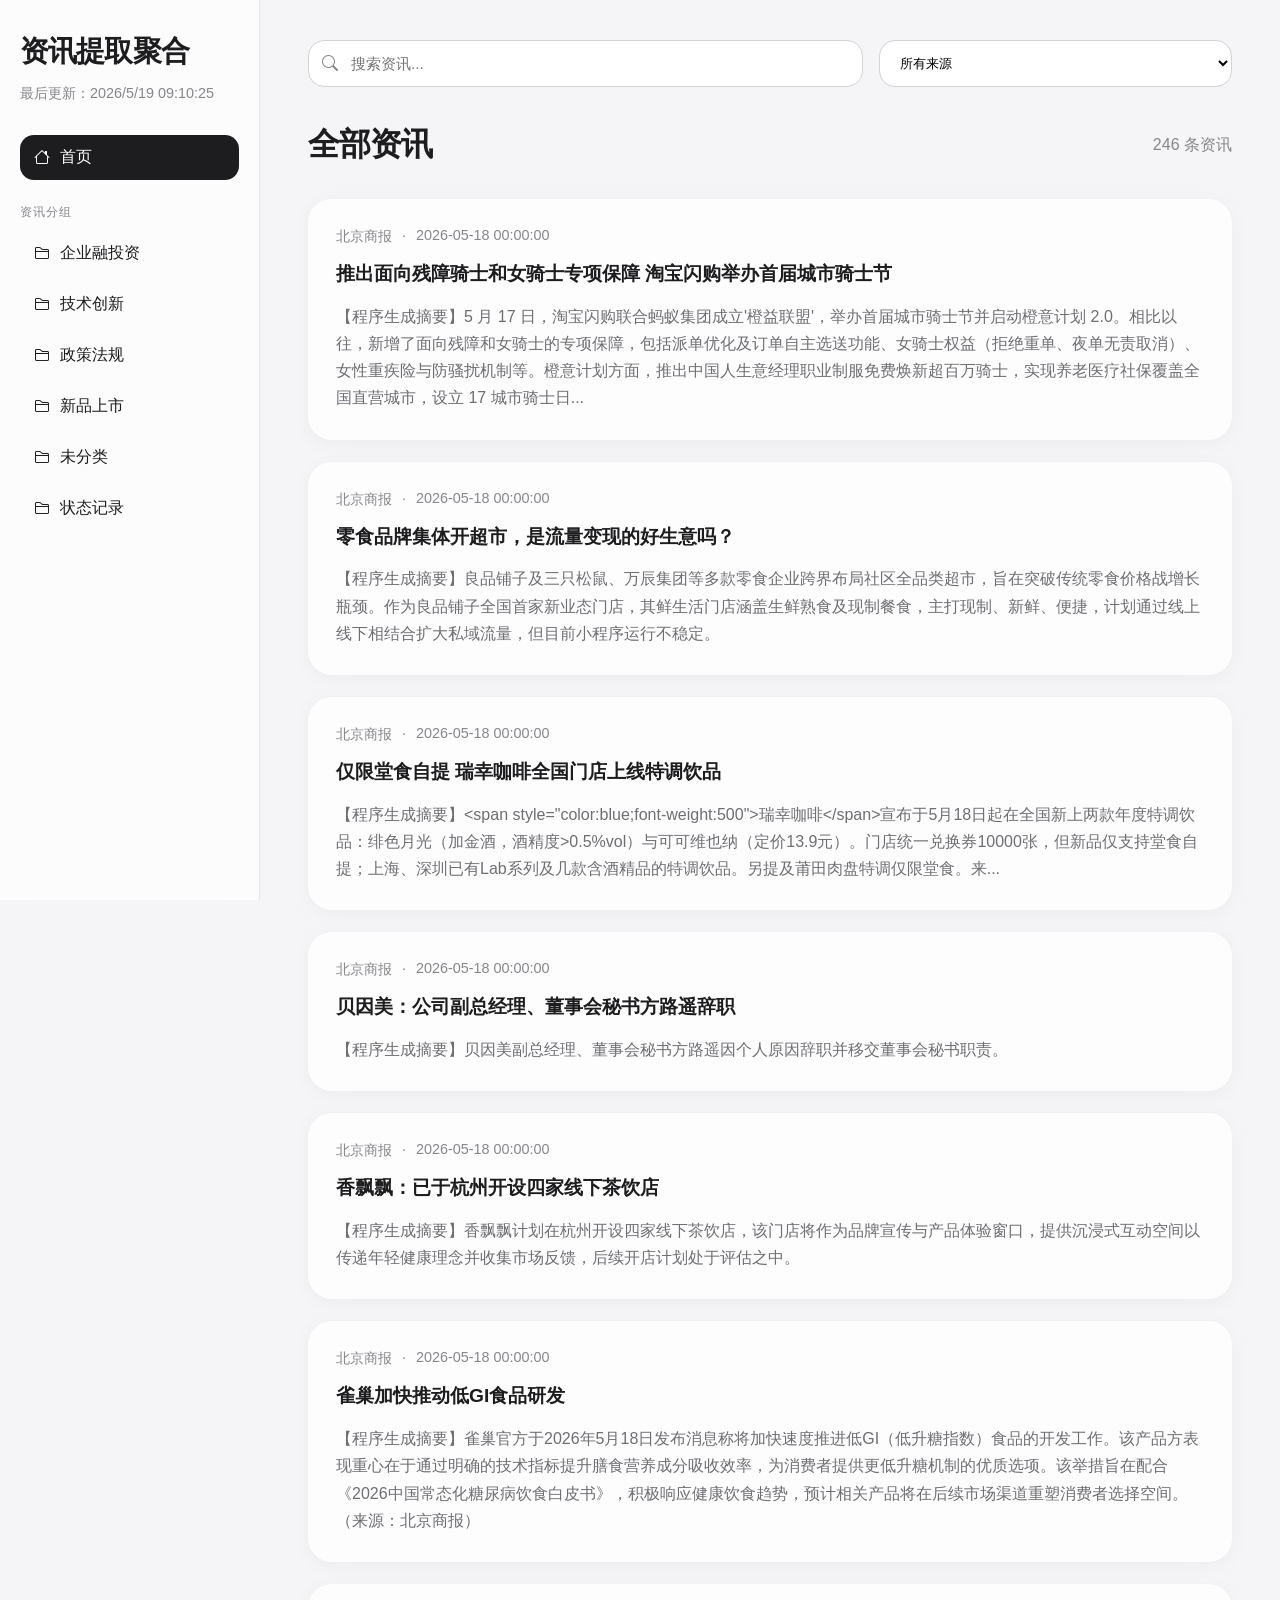
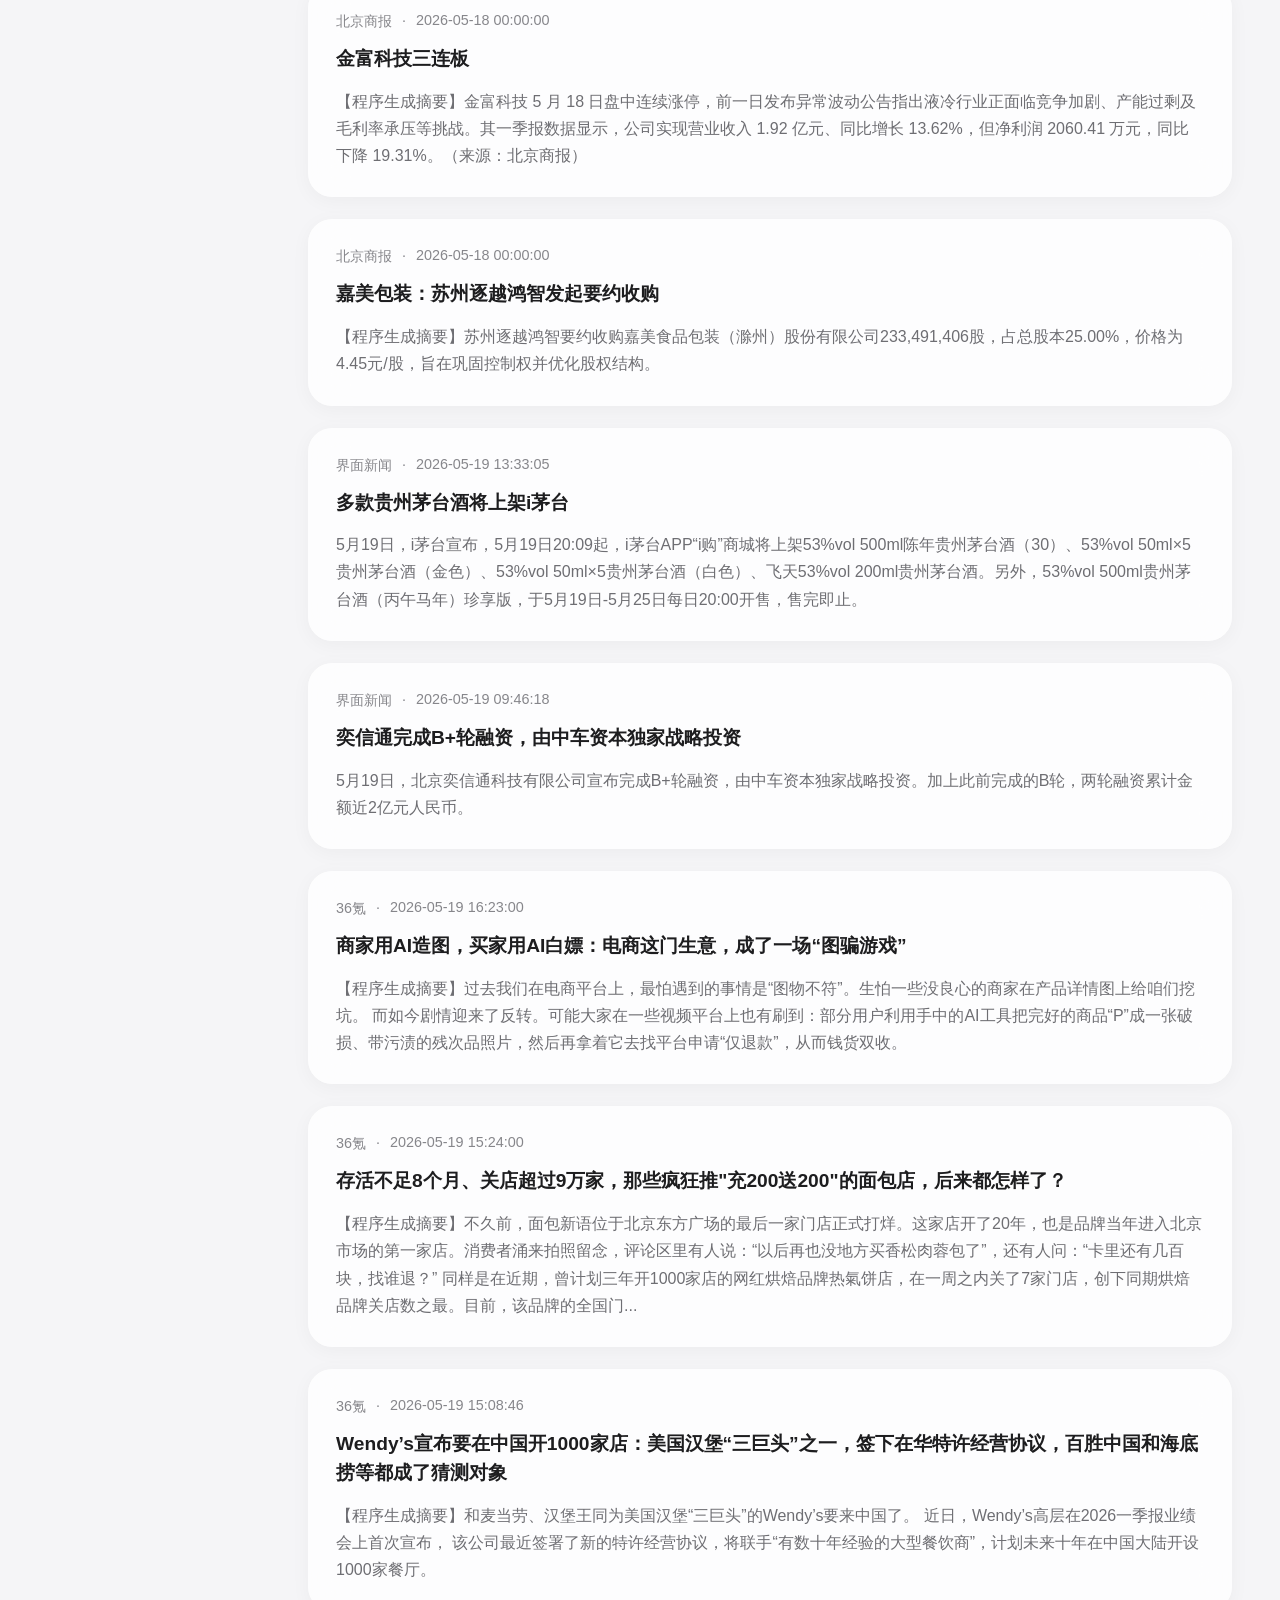
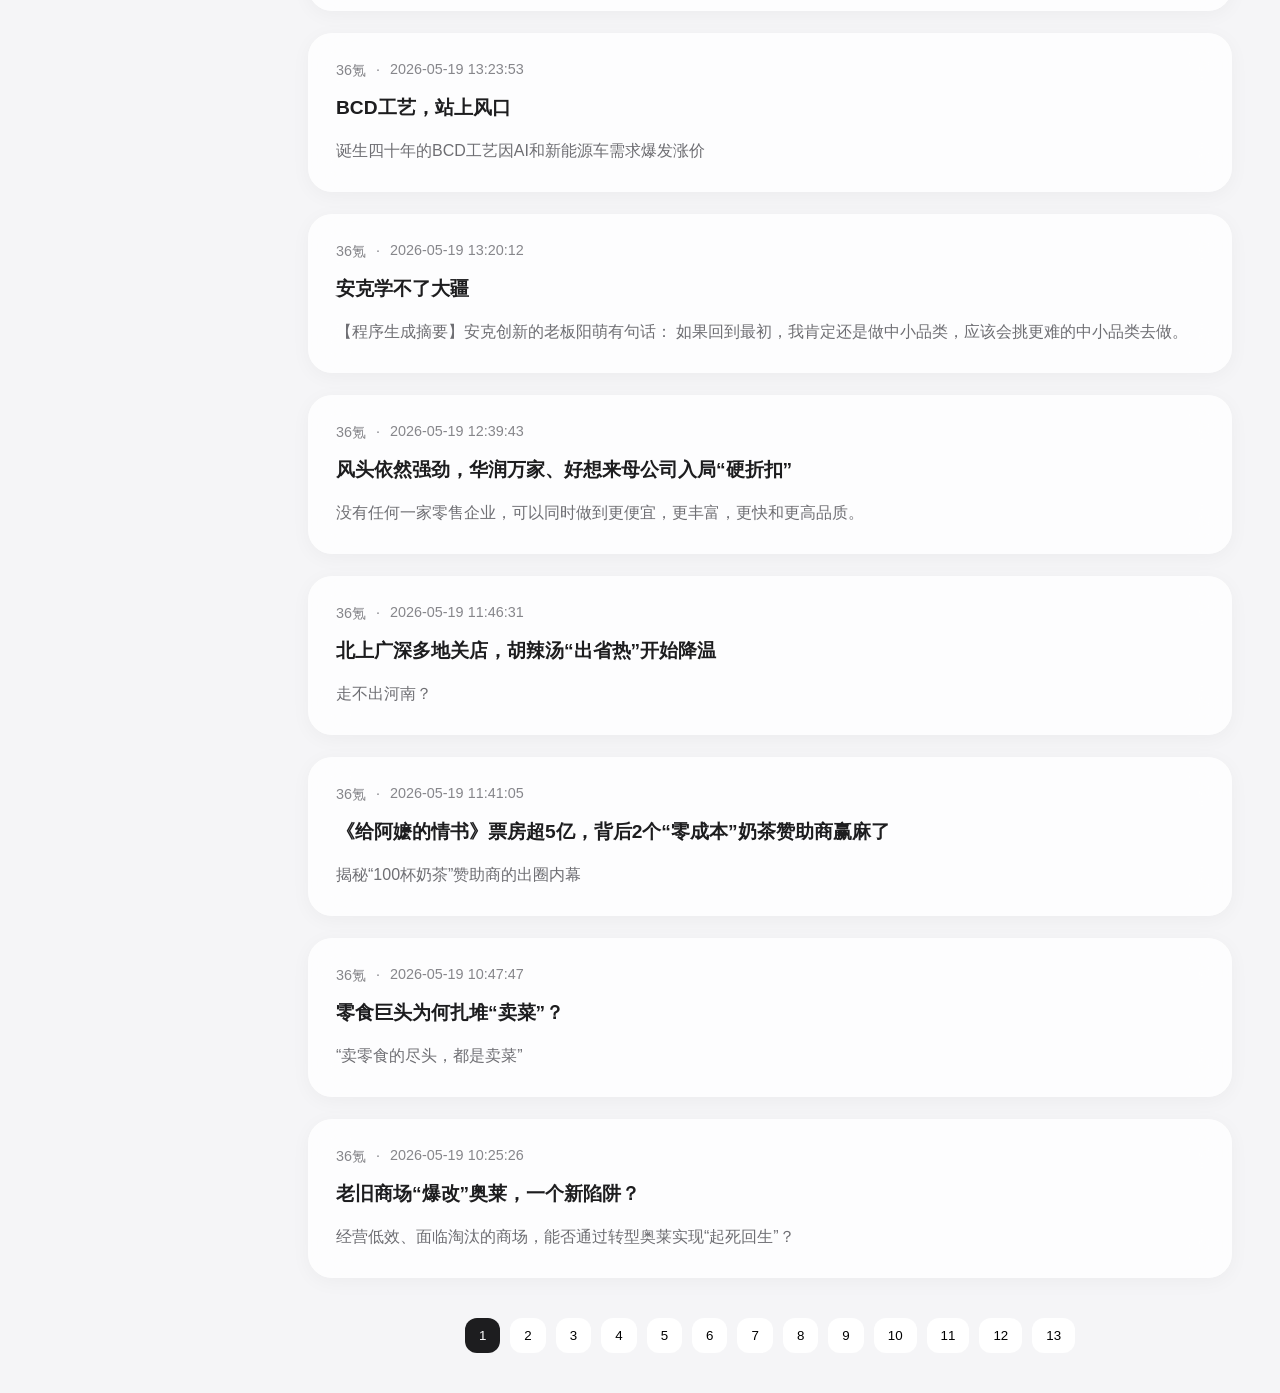
==== commit 684e0822: "data test 0520 16:50" ====
--- a/docs/index.html
+++ b/docs/index.html
@@ -3,7 +3,7 @@
 <head>
     <meta charset="UTF-8">
     <meta name="viewport" content="width=device-width, initial-scale=1.0">
-    <title>资讯聚合平台</title>
+    <title>资讯提取聚合平台界面</title>
 
     <link href="https://cdn.jsdelivr.net/npm/bootstrap-icons@1.11.0/font/bootstrap-icons.css" rel="stylesheet">
     <link href="./assets/css/style.css" rel="stylesheet">
@@ -13,17 +13,19 @@
 
 <div class="layout">
 
-    <!-- Sidebar -->
+    <!-- aside：侧边内容区域 -->
     <aside class="sidebar">
 
+        <!-- 导航栏顶部标题 -->
         <div class="sidebar-top">
-            <h1 class="logo">资讯聚合</h1>
+            <h1 class="logo">资讯提取聚合</h1>
 
             <div class="update-time" id="updated-at">
                 加载中...
             </div>
         </div>
 
+        <!-- 导航栏模块 -->
         <nav class="nav">
 
             <a class="nav-link active" data-label="">
@@ -31,17 +33,19 @@
                 首页
             </a>
 
+            <!-- 资讯分组的标题 -->
             <div class="nav-group-title">
                 资讯分组
             </div>
 
+            <!-- 资讯分组每一组的链接栏 -->
             <div id="label-nav"></div>
 
         </nav>
 
     </aside>
 
-    <!-- Main -->
+    <!-- main右侧：主要内容区域 -->
     <main class="main">
 
         <!-- Topbar -->
@@ -182,17 +186,37 @@
     });
 }
 
+
+// items数据填充侧边栏
 function populateSidebar(items) {
 
+    /*
+
+        1.去重并排序
+        2.生成 HTML 导航菜单
+        3.插入到页面中
+        4.给每个菜单绑定点击事件
+        5.点击后切换 active 状态
+        6.更新筛选条件
+        7.重新渲染页面
+
+     */
+
+    // 找到id为label-nav的元素
     const nav = document.getElementById("label-nav");
 
+    // 提取所有label，这里需要注意LLM生成的label不稳定，是否作为导航栏存疑
     const labels = [
+        // new Set方法用于去重，...是展开运算符，把Set重新变回数组
         ...new Set(
             items.map(item => item.label)
+            // 删除空值，对于源数据意义不大
             .filter(Boolean)
         )
+        // sort方法用于排序数组
     ].sort();
 
+    // 根据label动态生成html
     nav.innerHTML = labels.map(label => `
         <a class="nav-link"
            data-label="${escapeHtml(label)}">
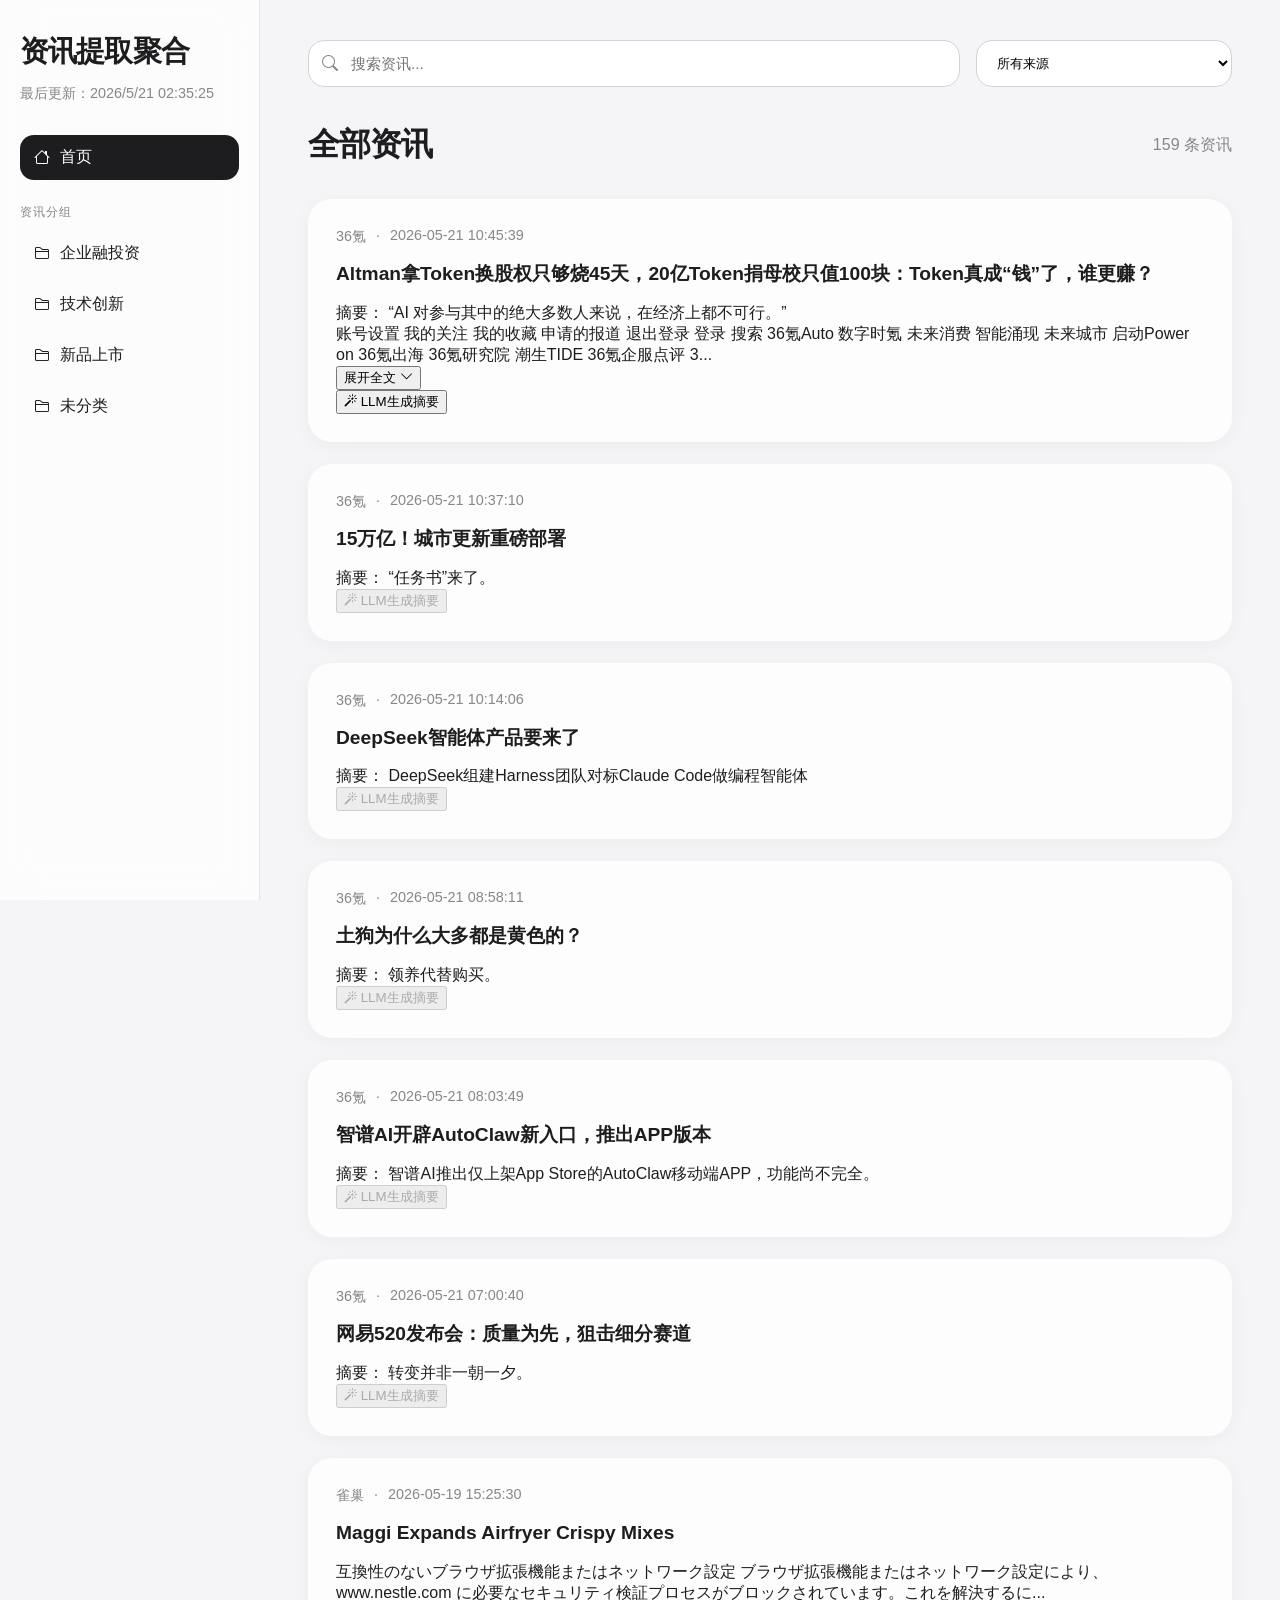
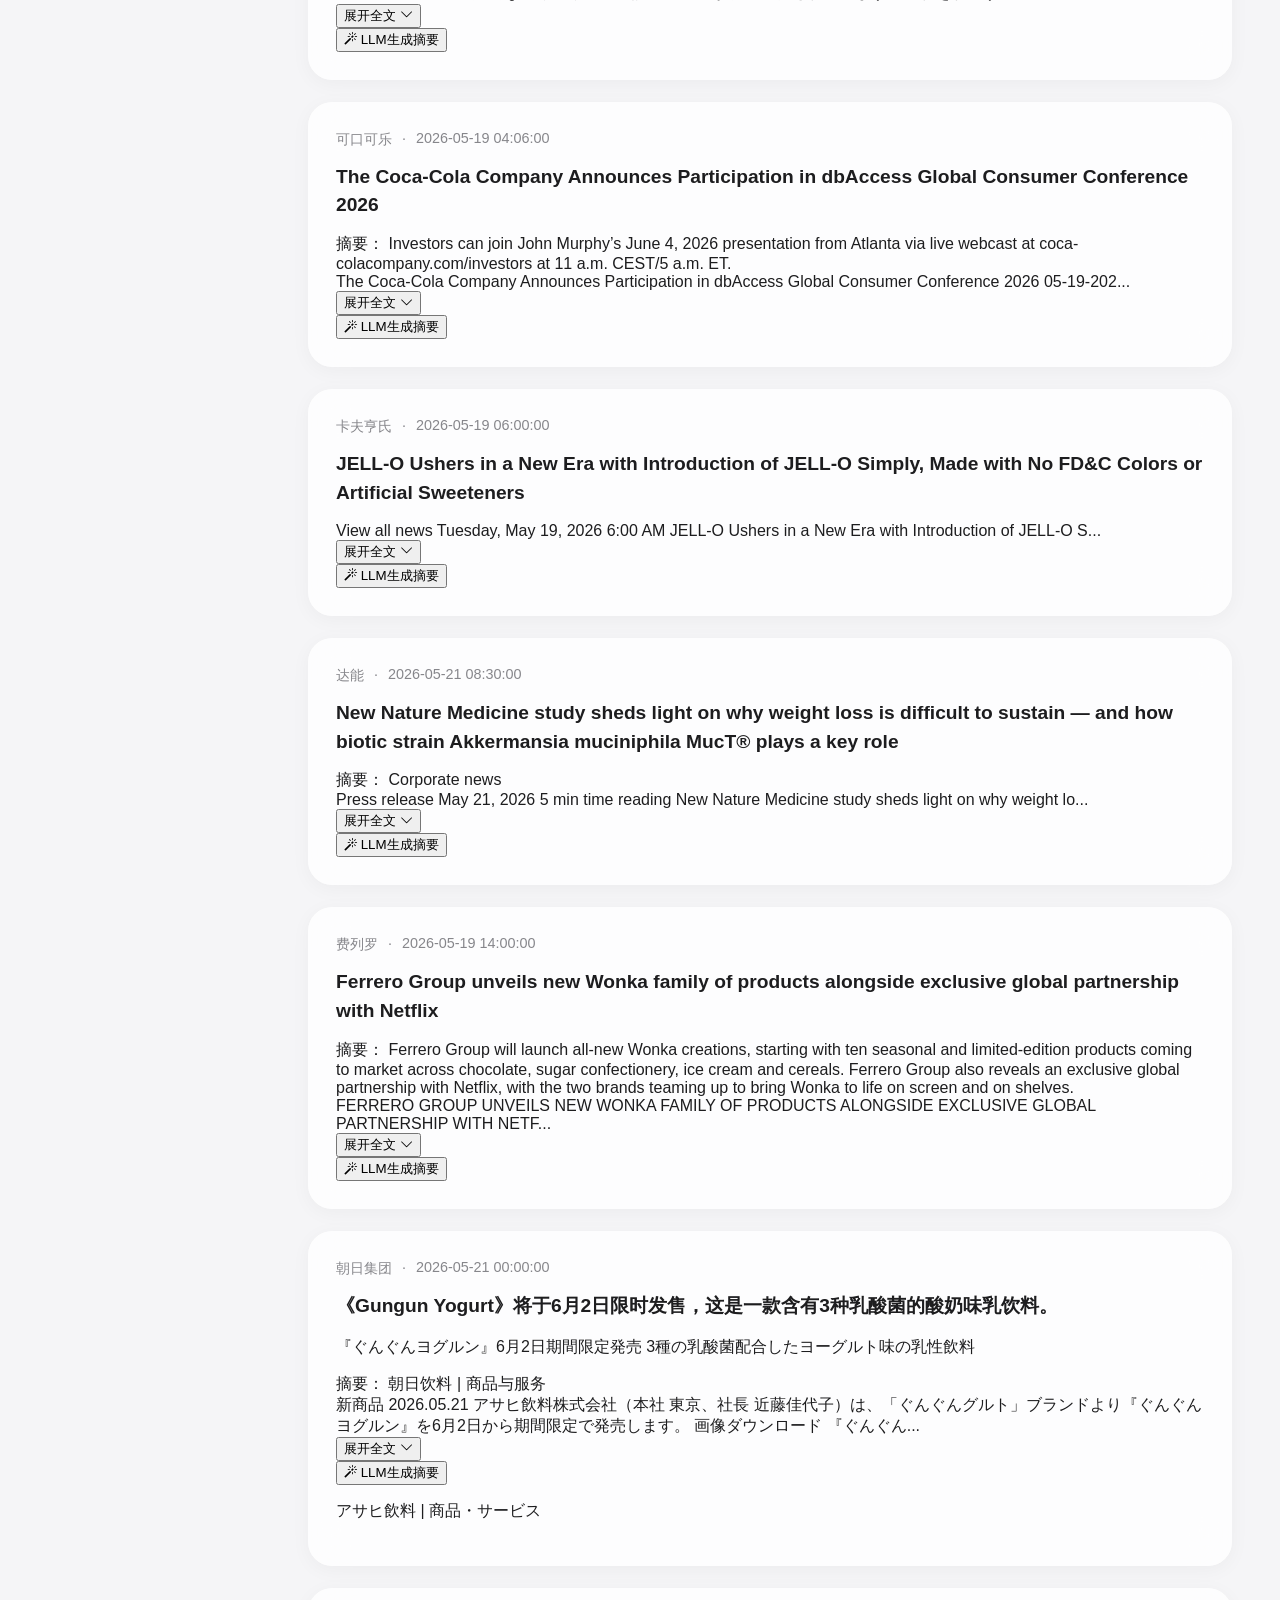
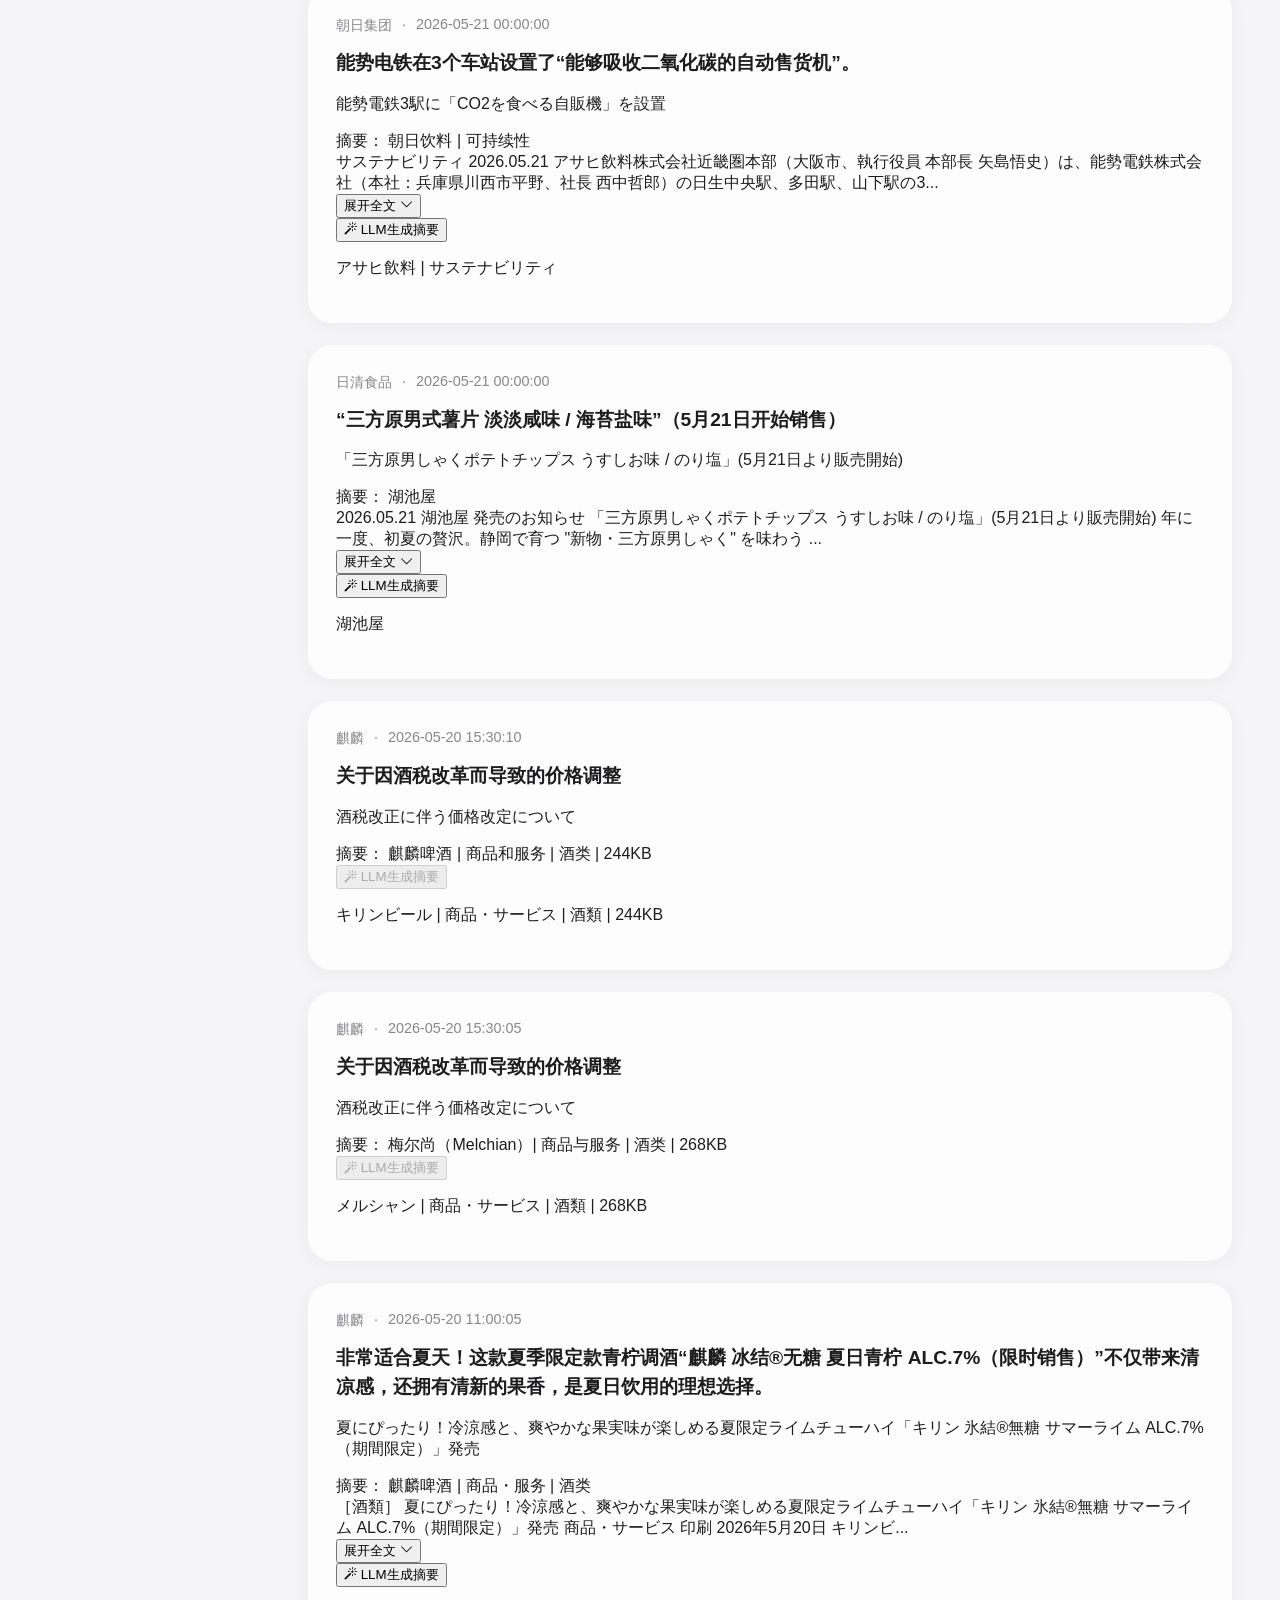
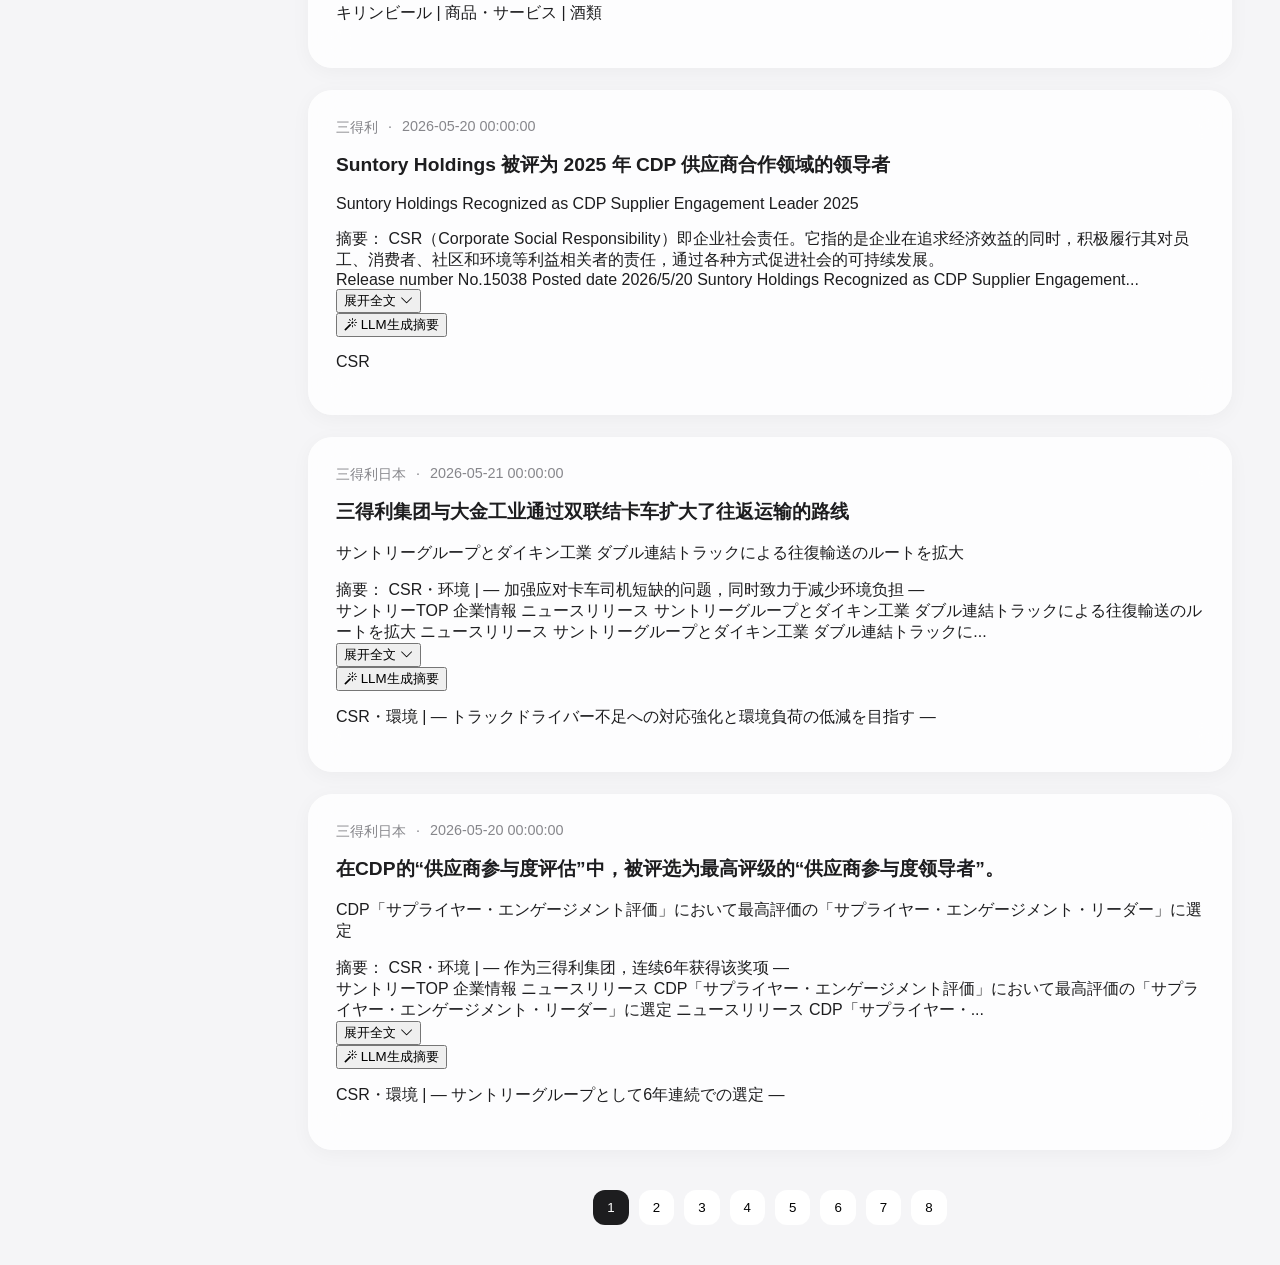
==== commit b1f2e9af: "test 260521下午" ====
--- a/docs/index.html
+++ b/docs/index.html
@@ -93,6 +93,7 @@
 <script>
 
 const ITEMS_PER_PAGE = 20;
+const CONTENT_PREVIEW_LENGTH = 100; // 超过此字数折叠
 
 const state = {
     manifest: null,
@@ -109,7 +110,13 @@
         label: ""
     },
 
-    page: 1
+    page: 1,
+
+    // Track expanded states
+    expandedItems: new Set(),
+
+    // Track generated summaries
+    generatedSummaries: new Map()
 };
 
 function escapeHtml(value) {
@@ -156,7 +163,9 @@
             const haystack =
                 `${item.title || ""}
                  ${item.summary || ""}
-                 ${item.foreign_summary || ""}`
+                 ${item.foreign_summary || ""}
+                 ${item.chinese_translation || ""}
+                 ${item.content || ""}`
                 .toLowerCase();
 
             if (!haystack.includes(query)) {
@@ -276,7 +285,76 @@
         `).join("");
 }
 
-function renderItem(item) {
+function renderContent(item, itemId) {
+    const content = item.content || "";
+    const summary = item.summary || "";
+
+    if (!content && !summary) {
+        return `
+            <div class="news-content-wrapper">
+                <p class="news-no-content">暂无内容</p>
+            </div>
+        `;
+    }
+
+    const isExpanded = state.expandedItems.has(itemId);
+    const hasSummary = summary && summary.trim();
+
+    // If there's a pre-generated summary, show it
+    let summaryHtml = "";
+    if (hasSummary) {
+        summaryHtml = `
+            <div class="news-summary-section">
+                <span class="summary-label">摘要：</span>
+                <span class="summary-text">${escapeHtml(summary)}</span>
+            </div>
+        `;
+    }
+
+    // Show generated summary if exists
+    const generatedSummary = state.generatedSummaries.get(itemId);
+    let generatedSummaryHtml = "";
+    if (generatedSummary) {
+        generatedSummaryHtml = `
+            <div class="news-generated-summary">
+                <span class="generated-label">LLM生成摘要：</span>
+                <span class="generated-text">${escapeHtml(generatedSummary)}</span>
+            </div>
+        `;
+    }
+
+    // Content display logic
+    const shouldFold = content.length > CONTENT_PREVIEW_LENGTH && !isExpanded;
+    const displayContent = shouldFold
+        ? content.substring(0, CONTENT_PREVIEW_LENGTH) + "..."
+        : content;
+
+    const expandBtn = content.length > CONTENT_PREVIEW_LENGTH
+        ? `
+            <button class="expand-btn" data-item-id="${itemId}">
+                ${isExpanded ? '收起全文' : '展开全文'}
+                <i class="bi bi-chevron-${isExpanded ? 'up' : 'down'}"></i>
+            </button>
+        `
+        : "";
+
+    return `
+        <div class="news-content-wrapper">
+            ${summaryHtml}
+            ${generatedSummaryHtml}
+            <div class="news-full-content ${shouldFold ? 'folded' : ''}">
+                <div class="content-text">${escapeHtml(displayContent)}</div>
+                ${expandBtn}
+            </div>
+            <button class="llm-summary-btn" data-item-id="${itemId}" ${!content ? 'disabled' : ''}>
+                <i class="bi bi-magic"></i>
+                LLM生成摘要
+            </button>
+        </div>
+    `;
+}
+
+function renderItem(item, index) {
 
     const url = item.url || "#";
 
@@ -285,8 +363,14 @@
         item.raw_date_text ||
         "未知时间";
 
+    const hasTranslation =
+        item.chinese_translation &&
+        item.chinese_translation.trim();
+
+    const itemId = `item-${state.page}-${index}`;
+
     return `
-        <article class="news-card">
+        <article class="news-card" id="${itemId}">
 
             <div class="news-meta">
 
@@ -310,17 +394,105 @@
             </h3>
 
             ${
-                item.summary
+                hasTranslation
                 ? `
-                    <p class="news-summary">
-                        ${escapeHtml(item.summary)}
+                    <p class="news-subtitle">
+                        ${escapeHtml(item.chinese_translation)}
                     </p>
                 `
                 : ""
             }
 
+            ${renderContent(item, itemId)}
+
+            ${
+                hasTranslation && item.foreign_summary
+                ? `
+                    <p class="news-foreign-summary">
+                        ${escapeHtml(item.foreign_summary)}
+                    </p>
+                `
+                : ""
+            }
+
         </article>
     `;
+}
+
+function bindContentEvents() {
+    // Bind expand/collapse buttons
+    document.querySelectorAll('.expand-btn').forEach(btn => {
+        btn.addEventListener('click', (e) => {
+            const itemId = e.currentTarget.dataset.itemId;
+            if (state.expandedItems.has(itemId)) {
+                state.expandedItems.delete(itemId);
+            } else {
+                state.expandedItems.add(itemId);
+            }
+            render();
+        });
+    });
+
+    // Bind LLM summary buttons
+    document.querySelectorAll('.llm-summary-btn').forEach(btn => {
+        btn.addEventListener('click', async (e) => {
+            const itemId = e.currentTarget.dataset.itemId;
+            await generateSummary(itemId);
+        });
+    });
+}
+
+async function generateSummary(itemId) {
+    const btn = document.querySelector(`.llm-summary-btn[data-item-id="${itemId}"]`);
+    if (!btn) return;
+
+    // Find the item
+    const items = applyFilters(getActiveItems());
+    const start = (state.page - 1) * ITEMS_PER_PAGE;
+    const pageItems = items.slice(start, start + ITEMS_PER_PAGE);
+    const index = parseInt(itemId.replace(`item-${state.page}-`, ''));
+    const item = pageItems[index];
+
+    if (!item || !item.content) {
+        alert('该资讯暂无全文内容，无法生成摘要');
+        return;
+    }
+
+    // Update button state
+    btn.disabled = true;
+    btn.innerHTML = '<i class="bi bi-hourglass-split"></i> 生成中...';
+
+    try {
+        const response = await fetch('/api/summarize', {
+            method: 'POST',
+            headers: {
+                'Content-Type': 'application/json'
+            },
+            body: JSON.stringify({
+                title: item.title,
+                content: item.content
+            })
+        });
+
+        if (!response.ok) {
+            throw new Error(`HTTP ${response.status}`);
+        }
+
+        const data = await response.json();
+
+        if (data.summary) {
+            state.generatedSummaries.set(itemId, data.summary);
+            render();
+        } else {
+            throw new Error('No summary returned');
+        }
+
+    } catch (error) {
+        console.error('Failed to generate summary:', error);
+        alert('生成摘要失败，请稍后重试');
+        btn.disabled = false;
+        btn.innerHTML = '<i class="bi bi-magic"></i> LLM生成摘要';
+    }
 }
 
 function renderPagination(totalPages) {
@@ -413,7 +585,10 @@
     } else {
 
         list.innerHTML =
-            pageItems.map(renderItem).join("");
+            pageItems.map((item, index) => renderItem(item, index)).join("");
+
+        // Bind event listeners for dynamic content
+        bindContentEvents();
     }
 
     renderPagination(totalPages);
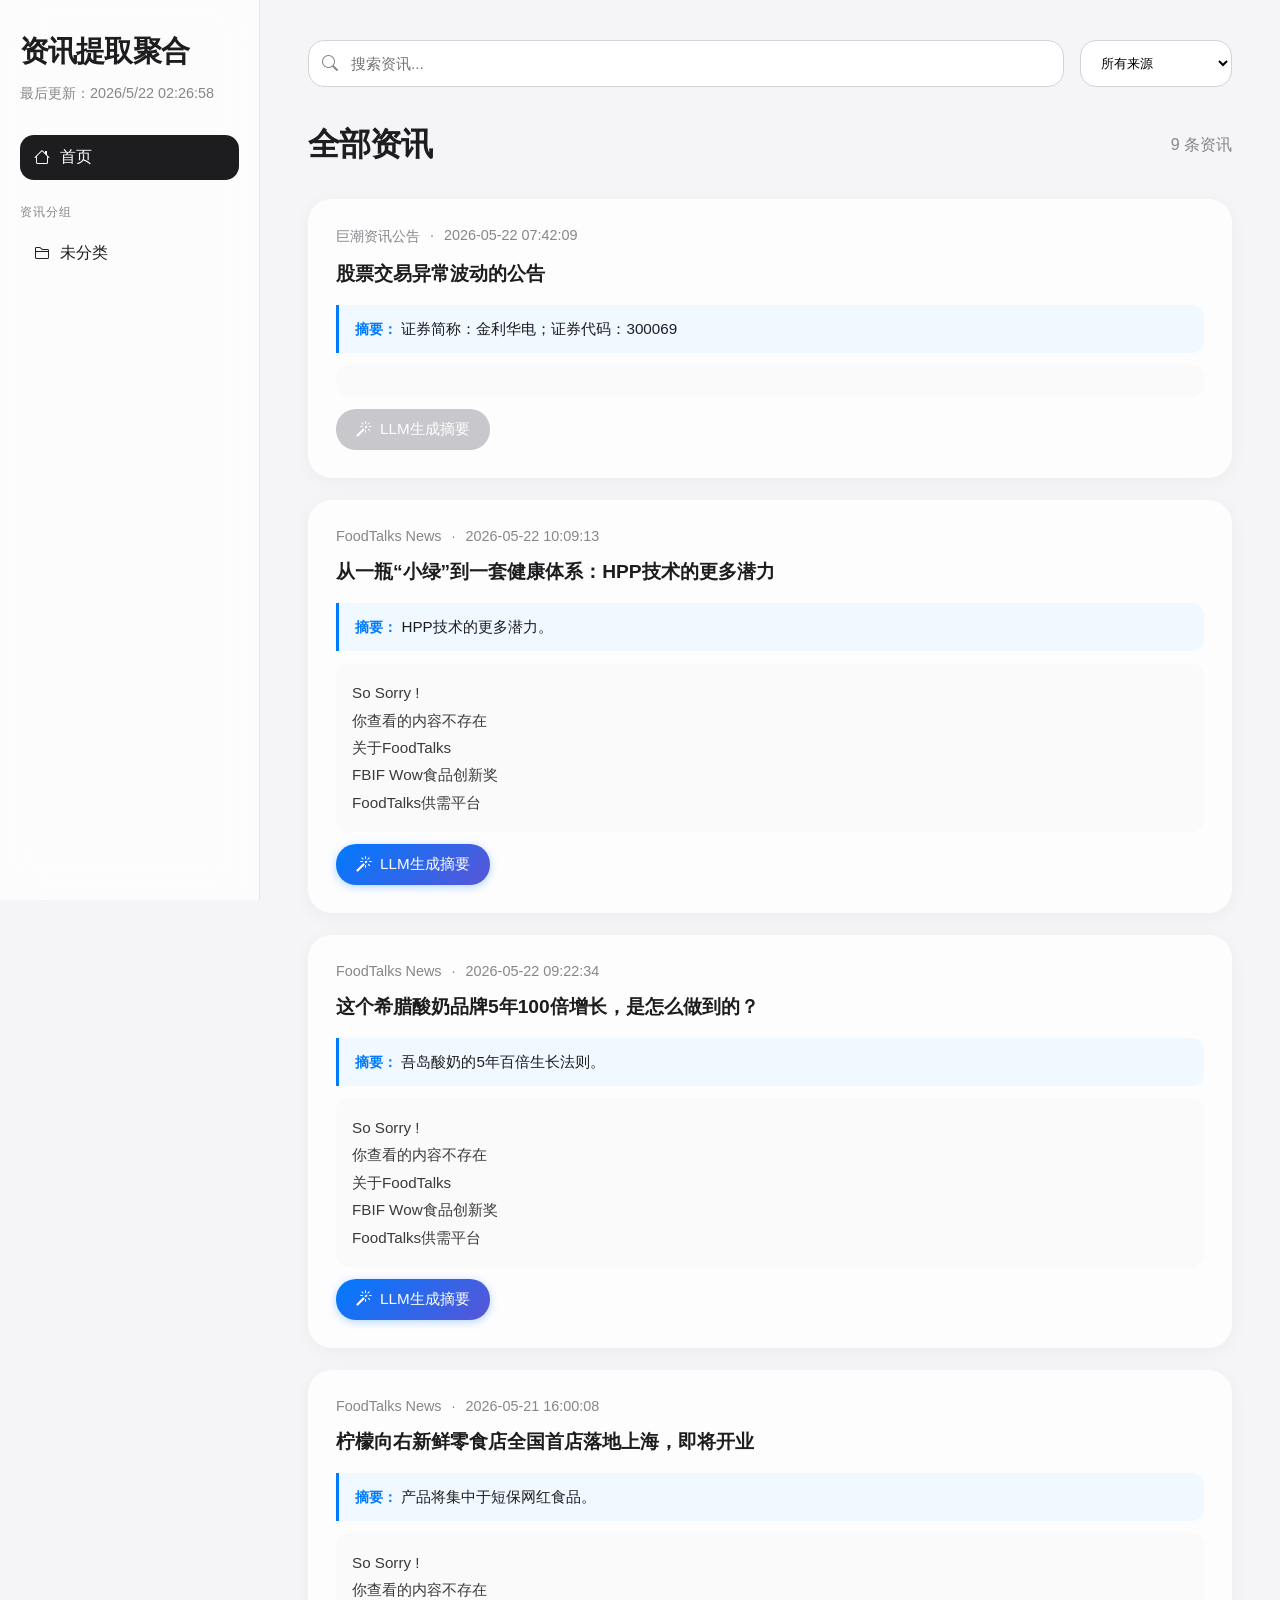
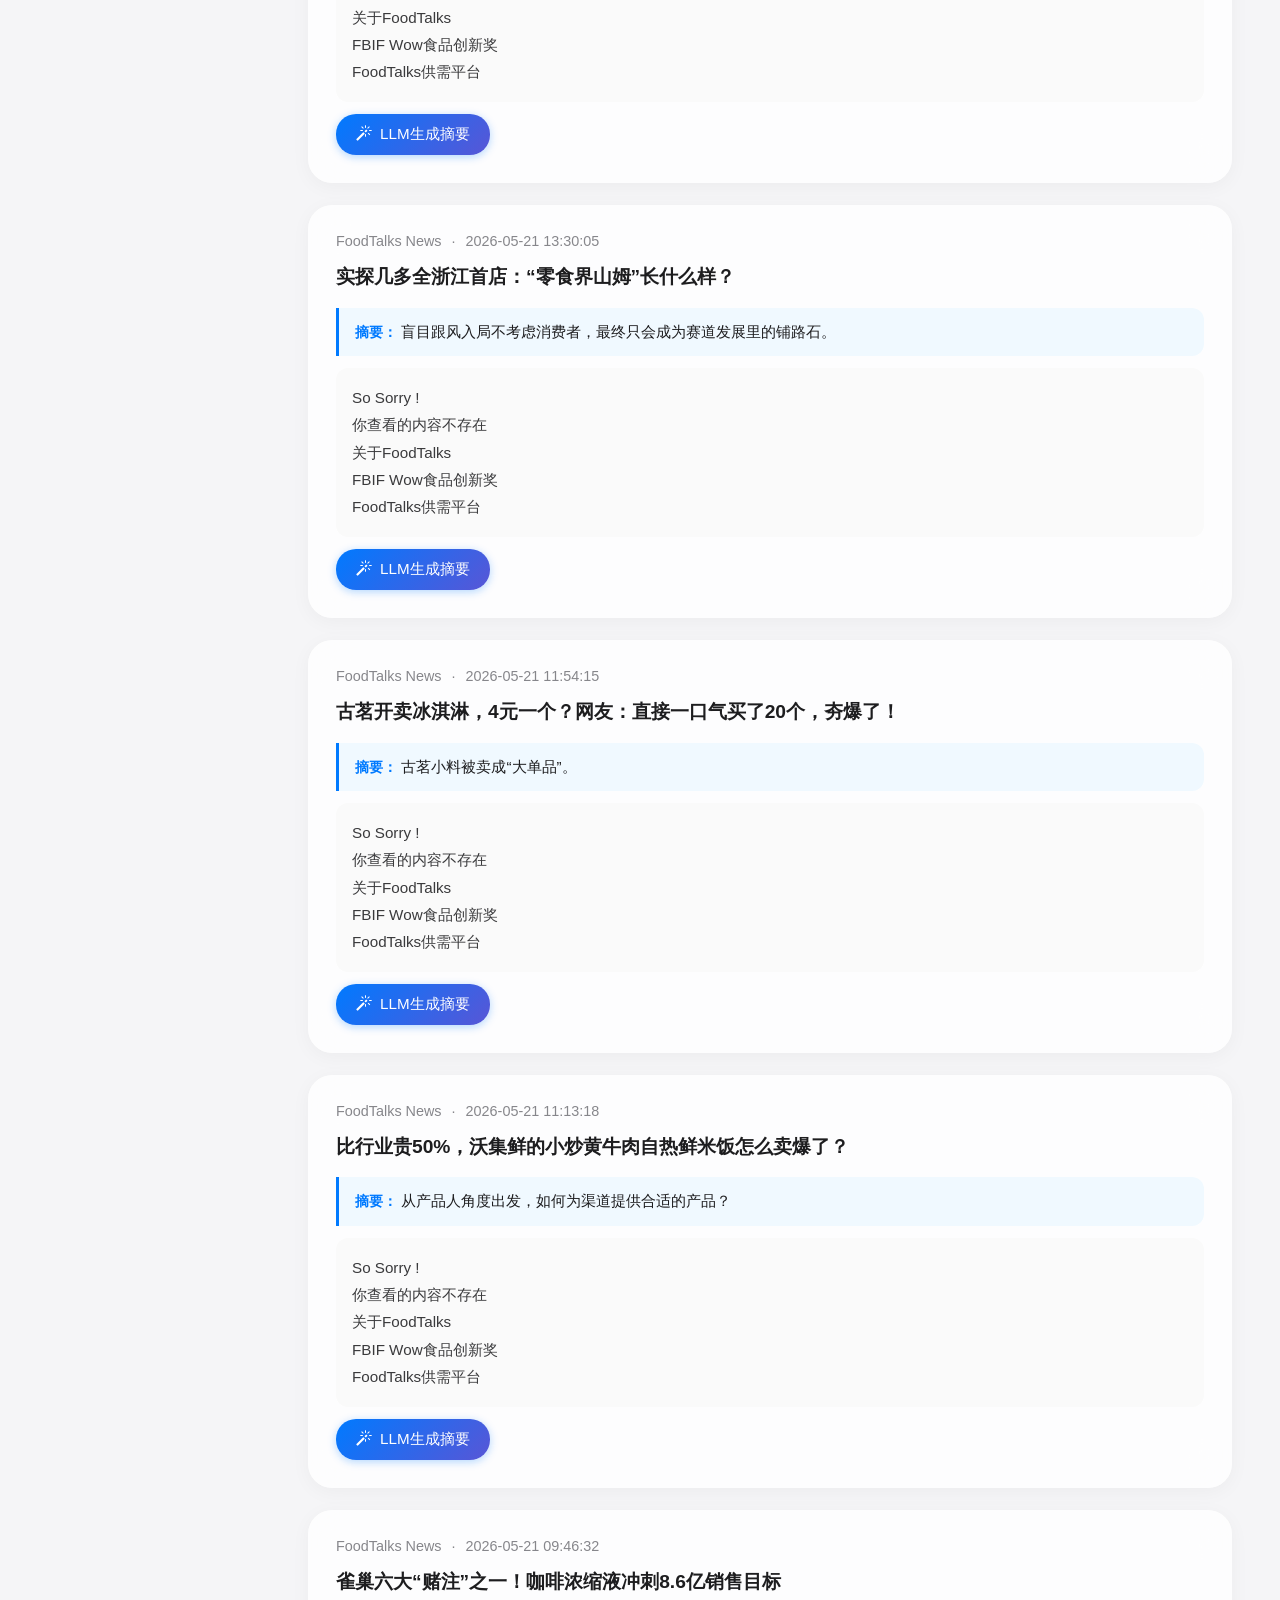
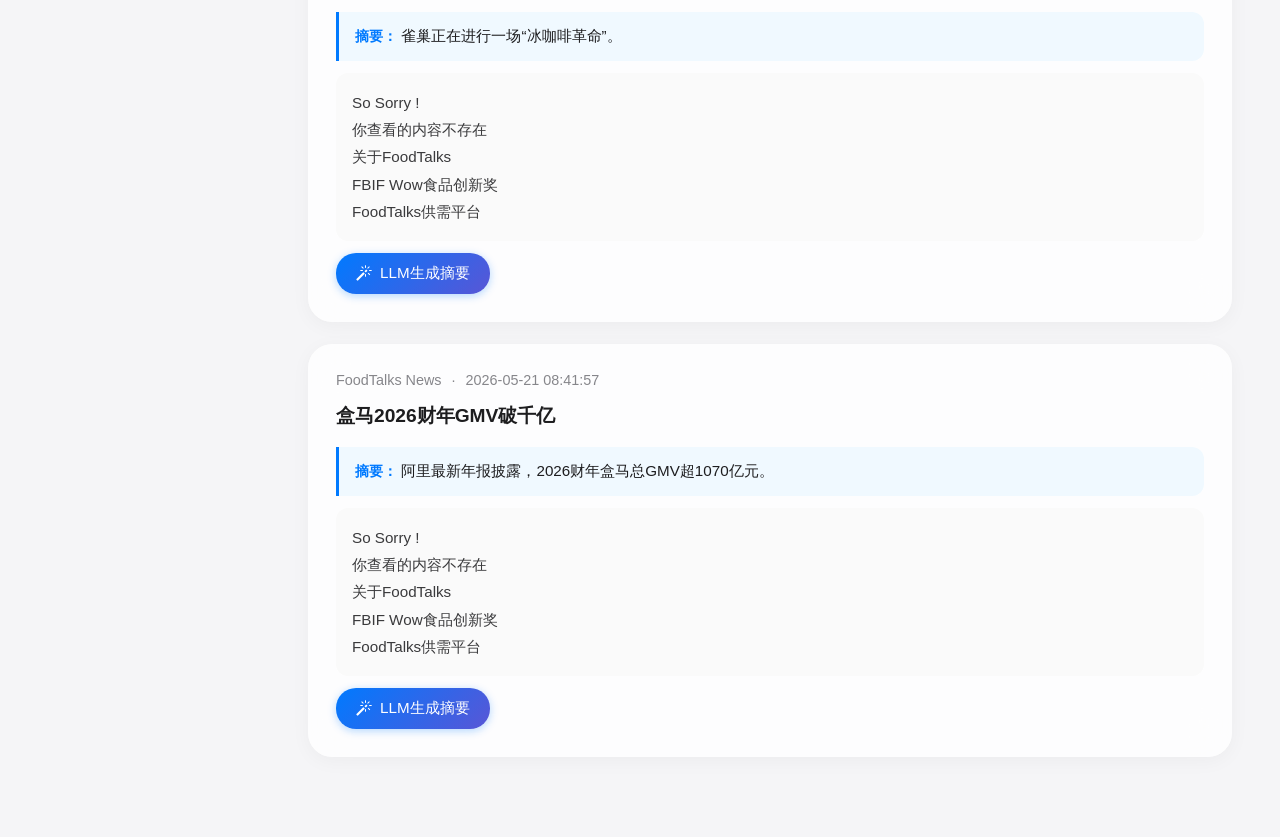
==== commit c83f1cbb: "feat: add FastAPI server, content extractor, translator, improve LLM filter & pipeline - Rewrite api" ====
--- a/docs/index.html
+++ b/docs/index.html
@@ -91,6 +91,11 @@
 </div>
 
 <script>
+
+// API 配置 - 修改这里指向你的后端服务器
+// 如果前端和后端在同一服务器，使用空字符串 ''
+// 如果后端在独立服务器，使用完整 URL，如 'http://localhost:5000' 或 'https://api.yourdomain.com'
+const API_BASE_URL = 'http://localhost:5001';
 
 const ITEMS_PER_PAGE = 20;
 const CONTENT_PREVIEW_LENGTH = 100; // 超过此字数折叠
@@ -463,7 +468,7 @@
     btn.innerHTML = '<i class="bi bi-hourglass-split"></i> 生成中...';
 
     try {
-        const response = await fetch('/api/summarize', {
+        const response = await fetch(`${API_BASE_URL}/api/summarize`, {
             method: 'POST',
             headers: {
                 'Content-Type': 'application/json'
--- a/docs/assets/css/style.css
+++ b/docs/assets/css/style.css
@@ -277,6 +277,19 @@
     text-decoration: none;
 }
 
+.news-subtitle {
+
+    color: #86868b;
+
+    font-size: 0.95rem;
+
+    line-height: 1.5;
+
+    margin: 0 0 14px;
+
+    font-style: italic;
+}
+
 .news-summary {
 
     color: #6e6e73;
@@ -284,6 +297,153 @@
     line-height: 1.7;
 
     margin: 0;
+}
+
+.news-foreign-summary {
+
+    color: #aeaeb2;
+
+    font-size: 0.88rem;
+
+    line-height: 1.6;
+
+    margin: 8px 0 0;
+
+    border-top: 1px dashed #e5e5e7;
+
+    padding-top: 10px;
+}
+
+/* News Content Wrapper */
+
+.news-content-wrapper {
+    margin-top: 16px;
+}
+
+.news-summary-section {
+    background: #f0f9ff;
+    border-left: 3px solid #007aff;
+    padding: 12px 16px;
+    margin-bottom: 12px;
+    border-radius: 0 12px 12px 0;
+}
+
+.summary-label {
+    font-weight: 600;
+    color: #007aff;
+    font-size: 0.9rem;
+}
+
+.summary-text {
+    color: #1d1d1f;
+    font-size: 0.95rem;
+    line-height: 1.6;
+}
+
+.news-generated-summary {
+    background: #f5f5f7;
+    border-left: 3px solid #34c759;
+    padding: 12px 16px;
+    margin-bottom: 12px;
+    border-radius: 0 12px 12px 0;
+}
+
+.generated-label {
+    font-weight: 600;
+    color: #34c759;
+    font-size: 0.9rem;
+}
+
+.generated-text {
+    color: #1d1d1f;
+    font-size: 0.95rem;
+    line-height: 1.6;
+}
+
+.news-full-content {
+    background: #fafafa;
+    border-radius: 12px;
+    padding: 16px;
+    margin-bottom: 12px;
+}
+
+.news-full-content.folded {
+    background: linear-gradient(to bottom, #fafafa 0%, #f0f0f0 100%);
+}
+
+.content-text {
+    color: #3a3a3c;
+    font-size: 0.95rem;
+    line-height: 1.8;
+    white-space: pre-wrap;
+    word-wrap: break-word;
+}
+
+.news-no-content {
+    color: #86868b;
+    font-style: italic;
+    text-align: center;
+    padding: 20px;
+}
+
+/* Expand Button */
+
+.expand-btn {
+    display: inline-flex;
+    align-items: center;
+    gap: 6px;
+    margin-top: 12px;
+    padding: 8px 16px;
+    background: transparent;
+    border: 1px solid #d2d2d7;
+    border-radius: 20px;
+    color: #007aff;
+    font-size: 0.9rem;
+    cursor: pointer;
+    transition: all 0.2s;
+}
+
+.expand-btn:hover {
+    background: #007aff;
+    color: white;
+    border-color: #007aff;
+}
+
+.expand-btn i {
+    font-size: 0.8rem;
+}
+
+/* LLM Summary Button */
+
+.llm-summary-btn {
+    display: inline-flex;
+    align-items: center;
+    gap: 8px;
+    padding: 10px 20px;
+    background: linear-gradient(135deg, #007aff 0%, #5856d6 100%);
+    border: none;
+    border-radius: 20px;
+    color: white;
+    font-size: 0.95rem;
+    font-weight: 500;
+    cursor: pointer;
+    transition: all 0.2s;
+    box-shadow: 0 2px 8px rgba(0, 122, 255, 0.3);
+}
+
+.llm-summary-btn:hover:not(:disabled) {
+    transform: translateY(-1px);
+    box-shadow: 0 4px 12px rgba(0, 122, 255, 0.4);
+}
+
+.llm-summary-btn:disabled {
+    background: #c7c7cc;
+    cursor: not-allowed;
+    box-shadow: none;
+}
+
+.llm-summary-btn i {
+    font-size: 1rem;
 }
 
 /* Pagination */
